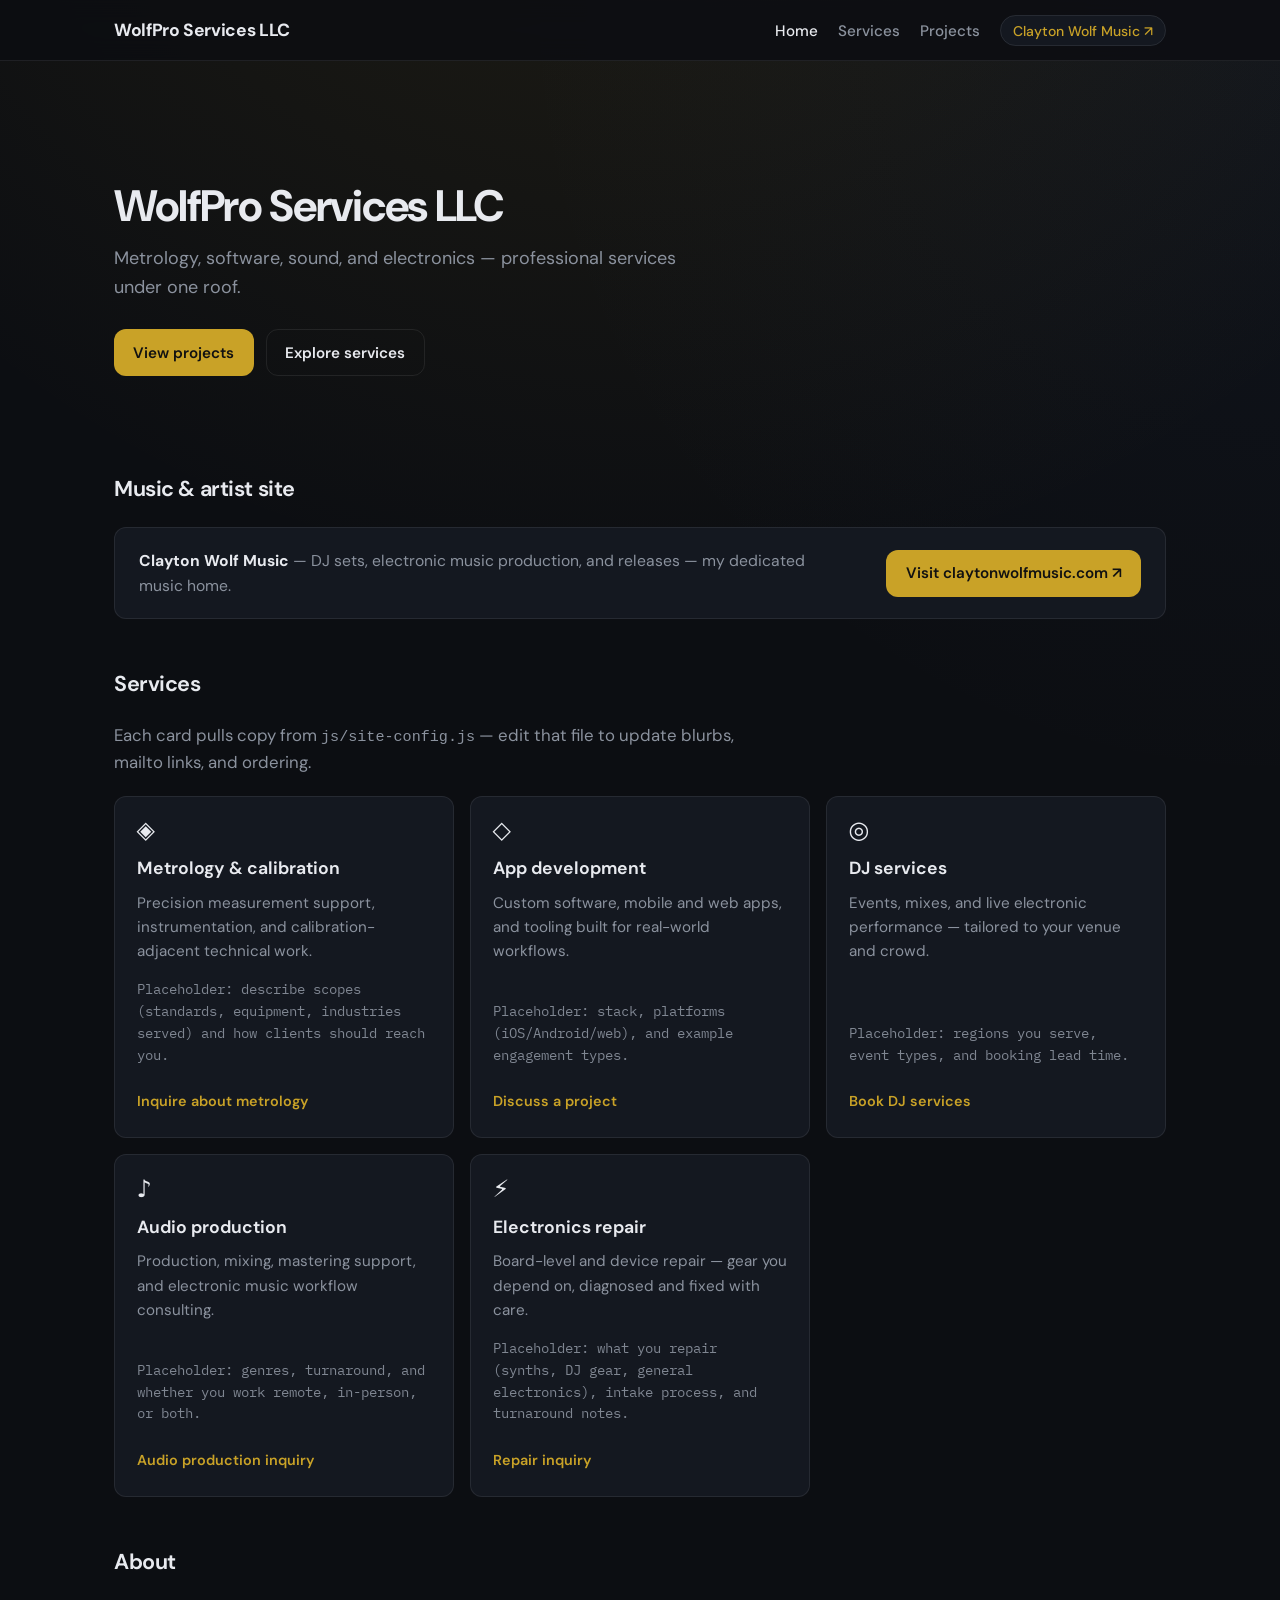
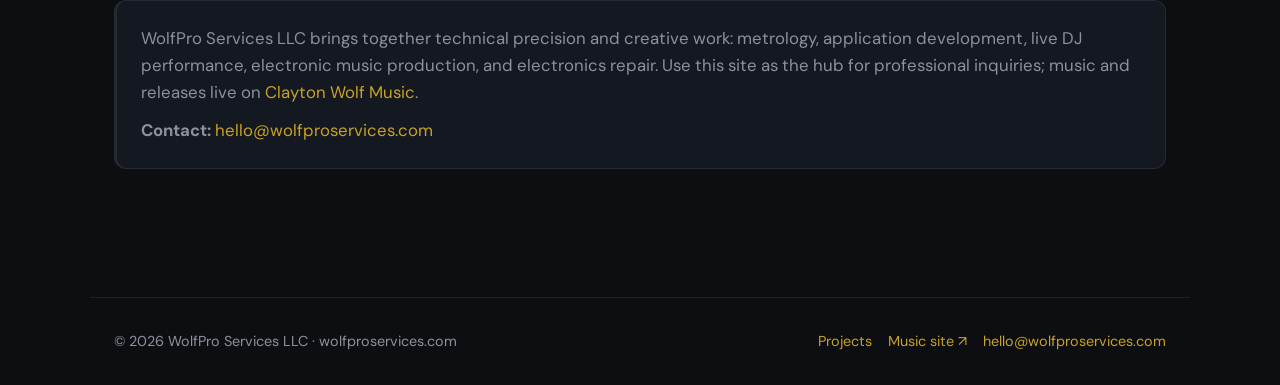
==== index.html @ f228262b "Initial Site" ====
<!DOCTYPE html>
<html lang="en">
  <head>
    <meta charset="utf-8" />
    <meta name="viewport" content="width=device-width, initial-scale=1" />
    <title>WolfPro Services LLC — Professional services</title>
    <meta
      name="description"
      content="WolfPro Services LLC: metrology, app development, DJ services, audio production, electronics repair. Based at wolfproservices.com."
    />
    <link rel="canonical" href="https://wolfproservices.com/" />
    <meta property="og:url" content="https://wolfproservices.com/" />
    <meta property="og:title" content="WolfPro Services LLC" />
    <meta
      property="og:description"
      content="Metrology, software, sound, and electronics — professional services."
    />
    <meta property="og:type" content="website" />
    <link rel="preconnect" href="https://fonts.googleapis.com" />
    <link rel="preconnect" href="https://fonts.gstatic.com" crossorigin />
    <link
      href="https://fonts.googleapis.com/css2?family=DM+Sans:ital,opsz,wght@0,9..40,400;0,9..40,500;0,9..40,600;0,9..40,700;1,9..40,400&family=IBM+Plex+Mono:wght@400;500&display=swap"
      rel="stylesheet"
    />
    <link rel="stylesheet" href="css/styles.css" />
  </head>
  <body>
    <a class="skip-link" href="#main">Skip to content</a>
    <header class="site-header">
      <div class="header-inner">
        <a class="logo" href="index.html" data-site-company>WolfPro Services LLC</a>
        <nav aria-label="Primary">
          <ul>
            <li><a href="index.html" data-nav="home">Home</a></li>
            <li><a href="index.html#services">Services</a></li>
            <li><a href="projects.html" data-nav="projects">Projects</a></li>
            <li>
              <a class="nav-music" href="https://claytonwolfmusic.com" data-music-url target="_blank" rel="noopener noreferrer"
                ><span data-music-label>Clayton Wolf Music</span> ↗</a
              >
            </li>
          </ul>
        </nav>
      </div>
    </header>

    <main id="main">
      <section class="hero">
        <h1 data-hero-title>WolfPro Services LLC</h1>
        <p class="lede" data-hero-lede>
          Metrology, software, sound, and electronics — professional services under one roof.
        </p>
        <div class="hero-actions">
          <a class="btn btn-primary" href="projects.html">View projects</a>
          <a class="btn btn-ghost" href="#services">Explore services</a>
        </div>
      </section>

      <section aria-labelledby="music-heading">
        <h2 id="music-heading">Music &amp; artist site</h2>
        <div class="music-banner">
          <p>
            <strong data-music-label>Clayton Wolf Music</strong> —
            <span data-music-description
              >DJ sets, electronic music production, and releases — my dedicated music home.</span
            >
          </p>
          <a
            class="btn btn-primary"
            href="https://claytonwolfmusic.com"
            data-music-url
            target="_blank"
            rel="noopener noreferrer"
            >Visit claytonwolfmusic.com ↗</a
          >
        </div>
      </section>

      <section id="services" aria-labelledby="services-heading">
        <h2 id="services-heading">Services</h2>
        <p class="lede" style="margin-bottom: 1.25rem; max-width: 40rem; color: var(--muted)">
          Each card pulls copy from <code style="font-size: 0.9em">js/site-config.js</code> — edit that file to
          update blurbs, mailto links, and ordering.
        </p>
        <div id="service-grid" class="service-grid"></div>
      </section>

      <section aria-labelledby="about-heading">
        <h2 id="about-heading">About</h2>
        <div class="about-block">
          <p>
            WolfPro Services LLC brings together technical precision and creative work: metrology, application
            development, live DJ performance, electronic music production, and electronics repair. Use this site as
            the hub for professional inquiries; music and releases live on
            <a href="https://claytonwolfmusic.com" data-music-url target="_blank" rel="noopener noreferrer"
              ><span data-music-label>Clayton Wolf Music</span></a
            >.
          </p>
          <p>
            <strong>Contact:</strong>
            <a href="mailto:hello@wolfproservices.com" data-site-email>hello@wolfproservices.com</a>
            <span data-site-domain style="display: none">wolfproservices.com</span>
          </p>
        </div>
      </section>
    </main>

    <footer class="site-footer">
      <div class="footer-inner">
        <p>
          © <span data-footer-year></span>
          <span data-site-company>WolfPro Services LLC</span> ·
          <span data-site-domain>wolfproservices.com</span>
        </p>
        <div class="footer-links">
          <a href="projects.html">Projects</a>
          <a href="https://claytonwolfmusic.com" data-music-url target="_blank" rel="noopener noreferrer">Music site ↗</a>
          <a href="mailto:hello@wolfproservices.com" data-site-email>Email</a>
        </div>
      </div>
    </footer>

    <script src="js/site-config.js"></script>
    <script src="js/main.js"></script>
    <script>
      document.addEventListener("DOMContentLoaded", function () {
        window.wolfproInit({ currentNav: "home" });
      });
    </script>
  </body>
</html>
---- css/styles.css ----
/* WolfPro Services LLC — global styles */

:root {
  --bg: #0c0e12;
  --bg-elevated: #141820;
  --border: rgba(255, 255, 255, 0.08);
  --text: #e8eaef;
  --muted: #8b929e;
  --accent: #c9a227;
  --accent-soft: rgba(201, 162, 39, 0.15);
  --accent-glow: rgba(201, 162, 39, 0.35);
  --font-sans: "DM Sans", system-ui, sans-serif;
  --font-mono: "IBM Plex Mono", ui-monospace, monospace;
  --radius: 12px;
  --max: 1100px;
}

*,
*::before,
*::after {
  box-sizing: border-box;
}

html {
  scroll-behavior: smooth;
}

body {
  margin: 0;
  min-height: 100vh;
  font-family: var(--font-sans);
  font-size: 1.05rem;
  line-height: 1.6;
  color: var(--text);
  background: var(--bg);
  background-image:
    radial-gradient(ellipse 80% 50% at 50% -20%, rgba(201, 162, 39, 0.12), transparent),
    radial-gradient(ellipse 60% 40% at 100% 0%, rgba(80, 120, 200, 0.06), transparent);
}

a {
  color: var(--accent);
  text-decoration: none;
}

a:hover {
  text-decoration: underline;
  text-underline-offset: 3px;
}

.skip-link {
  position: absolute;
  left: -9999px;
  top: 0;
  padding: 0.75rem 1rem;
  background: var(--accent);
  color: #111;
  font-weight: 600;
  z-index: 100;
}

.skip-link:focus {
  left: 1rem;
  top: 1rem;
}

.site-header {
  position: sticky;
  top: 0;
  z-index: 50;
  border-bottom: 1px solid var(--border);
  background: rgba(12, 14, 18, 0.85);
  backdrop-filter: blur(12px);
}

.header-inner {
  max-width: var(--max);
  margin: 0 auto;
  padding: 1rem 1.5rem;
  display: flex;
  align-items: center;
  justify-content: space-between;
  gap: 1rem;
  flex-wrap: wrap;
}

.logo {
  font-weight: 700;
  font-size: 1.1rem;
  letter-spacing: -0.02em;
  color: var(--text);
  text-decoration: none;
}

.logo:hover {
  color: var(--accent);
  text-decoration: none;
}

.logo span {
  color: var(--muted);
  font-weight: 500;
}

nav ul {
  list-style: none;
  margin: 0;
  padding: 0;
  display: flex;
  flex-wrap: wrap;
  gap: 0.25rem 1.25rem;
  align-items: center;
}

nav a {
  color: var(--muted);
  font-size: 0.95rem;
  font-weight: 500;
}

nav a:hover,
nav a[aria-current="page"] {
  color: var(--text);
  text-decoration: none;
}

.nav-music {
  padding: 0.35rem 0.75rem;
  border-radius: 999px;
  border: 1px solid var(--border);
  background: var(--bg-elevated);
  color: var(--accent) !important;
  font-size: 0.875rem !important;
}

.nav-music:hover {
  border-color: var(--accent);
  background: var(--accent-soft);
  text-decoration: none;
}

main {
  max-width: var(--max);
  margin: 0 auto;
  padding: 2.5rem 1.5rem 4rem;
}

.hero {
  padding: 2rem 0 3rem;
}

.hero h1 {
  margin: 0 0 0.75rem;
  font-size: clamp(2rem, 5vw, 2.75rem);
  font-weight: 700;
  letter-spacing: -0.03em;
  line-height: 1.15;
}

.hero .lede {
  margin: 0;
  max-width: 36rem;
  color: var(--muted);
  font-size: 1.125rem;
}

.hero-actions {
  margin-top: 1.75rem;
  display: flex;
  flex-wrap: wrap;
  gap: 0.75rem;
}

.btn {
  display: inline-flex;
  align-items: center;
  justify-content: center;
  padding: 0.65rem 1.15rem;
  border-radius: var(--radius);
  font-weight: 600;
  font-size: 0.95rem;
  border: 1px solid transparent;
  cursor: pointer;
  font-family: inherit;
}

.btn-primary {
  background: var(--accent);
  color: #111;
}

.btn-primary:hover {
  filter: brightness(1.08);
  text-decoration: none;
  box-shadow: 0 0 24px var(--accent-glow);
}

.btn-ghost {
  background: transparent;
  border-color: var(--border);
  color: var(--text);
}

.btn-ghost:hover {
  border-color: var(--muted);
  text-decoration: none;
}

section {
  margin-top: 3rem;
}

section h2 {
  margin: 0 0 1.25rem;
  font-size: 1.35rem;
  font-weight: 650;
  letter-spacing: -0.02em;
}

.music-banner {
  display: flex;
  flex-wrap: wrap;
  align-items: center;
  justify-content: space-between;
  gap: 1rem;
  padding: 1.25rem 1.5rem;
  border-radius: var(--radius);
  border: 1px solid var(--border);
  background: var(--bg-elevated);
}

.music-banner p {
  margin: 0;
  max-width: 42rem;
  color: var(--muted);
  font-size: 0.98rem;
}

.music-banner strong {
  color: var(--text);
}

.service-grid {
  display: grid;
  grid-template-columns: repeat(auto-fill, minmax(260px, 1fr));
  gap: 1rem;
}

.card {
  padding: 1.35rem 1.35rem 1.5rem;
  border-radius: var(--radius);
  border: 1px solid var(--border);
  background: var(--bg-elevated);
  display: flex;
  flex-direction: column;
  gap: 0.5rem;
  transition: border-color 0.15s ease, box-shadow 0.15s ease;
}

.card:hover {
  border-color: rgba(201, 162, 39, 0.35);
  box-shadow: 0 8px 32px rgba(0, 0, 0, 0.25);
}

.card-icon {
  font-size: 1.5rem;
  line-height: 1;
  margin-bottom: 0.25rem;
}

.card h3 {
  margin: 0;
  font-size: 1.1rem;
  font-weight: 650;
}

.card .summary {
  margin: 0;
  color: var(--muted);
  font-size: 0.95rem;
  flex: 1;
}

.card .detail {
  margin: 0.5rem 0 0;
  font-size: 0.85rem;
  color: var(--muted);
  font-family: var(--font-mono);
  opacity: 0.9;
}

.card .card-cta {
  margin-top: 1rem;
  font-weight: 600;
  font-size: 0.9rem;
}

.about-block {
  padding: 1.5rem;
  border-radius: var(--radius);
  border-left: 3px solid var(--accent);
  background: var(--bg-elevated);
  border: 1px solid var(--border);
  border-left-width: 3px;
}

.about-block p {
  margin: 0;
  color: var(--muted);
}

.about-block p + p {
  margin-top: 0.75rem;
}

.project-grid {
  display: grid;
  gap: 1rem;
}

.project-card {
  padding: 1.35rem 1.5rem;
  border-radius: var(--radius);
  border: 1px solid var(--border);
  background: var(--bg-elevated);
}

.project-card h3 {
  margin: 0 0 0.35rem;
  font-size: 1.15rem;
}

.project-meta {
  display: flex;
  flex-wrap: wrap;
  gap: 0.5rem 0.75rem;
  align-items: center;
  margin-bottom: 0.65rem;
}

.status-pill {
  font-family: var(--font-mono);
  font-size: 0.75rem;
  text-transform: uppercase;
  letter-spacing: 0.04em;
  padding: 0.2rem 0.5rem;
  border-radius: 4px;
  background: var(--accent-soft);
  color: var(--accent);
}

.tags {
  display: flex;
  flex-wrap: wrap;
  gap: 0.35rem;
}

.tags span {
  font-size: 0.75rem;
  color: var(--muted);
  padding: 0.15rem 0.45rem;
  border-radius: 4px;
  border: 1px solid var(--border);
}

.project-card p {
  margin: 0;
  color: var(--muted);
  font-size: 0.95rem;
}

.project-card .project-link {
  display: inline-block;
  margin-top: 0.85rem;
  font-weight: 600;
  font-size: 0.9rem;
}

.site-footer {
  margin-top: 4rem;
  padding: 2rem 1.5rem;
  border-top: 1px solid var(--border);
  max-width: var(--max);
  margin-left: auto;
  margin-right: auto;
}

.footer-inner {
  display: flex;
  flex-wrap: wrap;
  gap: 1rem 2rem;
  justify-content: space-between;
  align-items: flex-start;
}

.site-footer p {
  margin: 0;
  color: var(--muted);
  font-size: 0.9rem;
}

.footer-links {
  display: flex;
  flex-wrap: wrap;
  gap: 1rem;
}

.footer-links a {
  font-size: 0.9rem;
}

.page-intro {
  margin-bottom: 2rem;
}

.page-intro h1 {
  margin: 0 0 0.5rem;
  font-size: clamp(1.75rem, 4vw, 2.25rem);
}

.page-intro p {
  margin: 0;
  color: var(--muted);
  max-width: 40rem;
}

@media (max-width: 520px) {
  .header-inner {
    flex-direction: column;
    align-items: flex-start;
  }

  nav ul {
    width: 100%;
  }
}
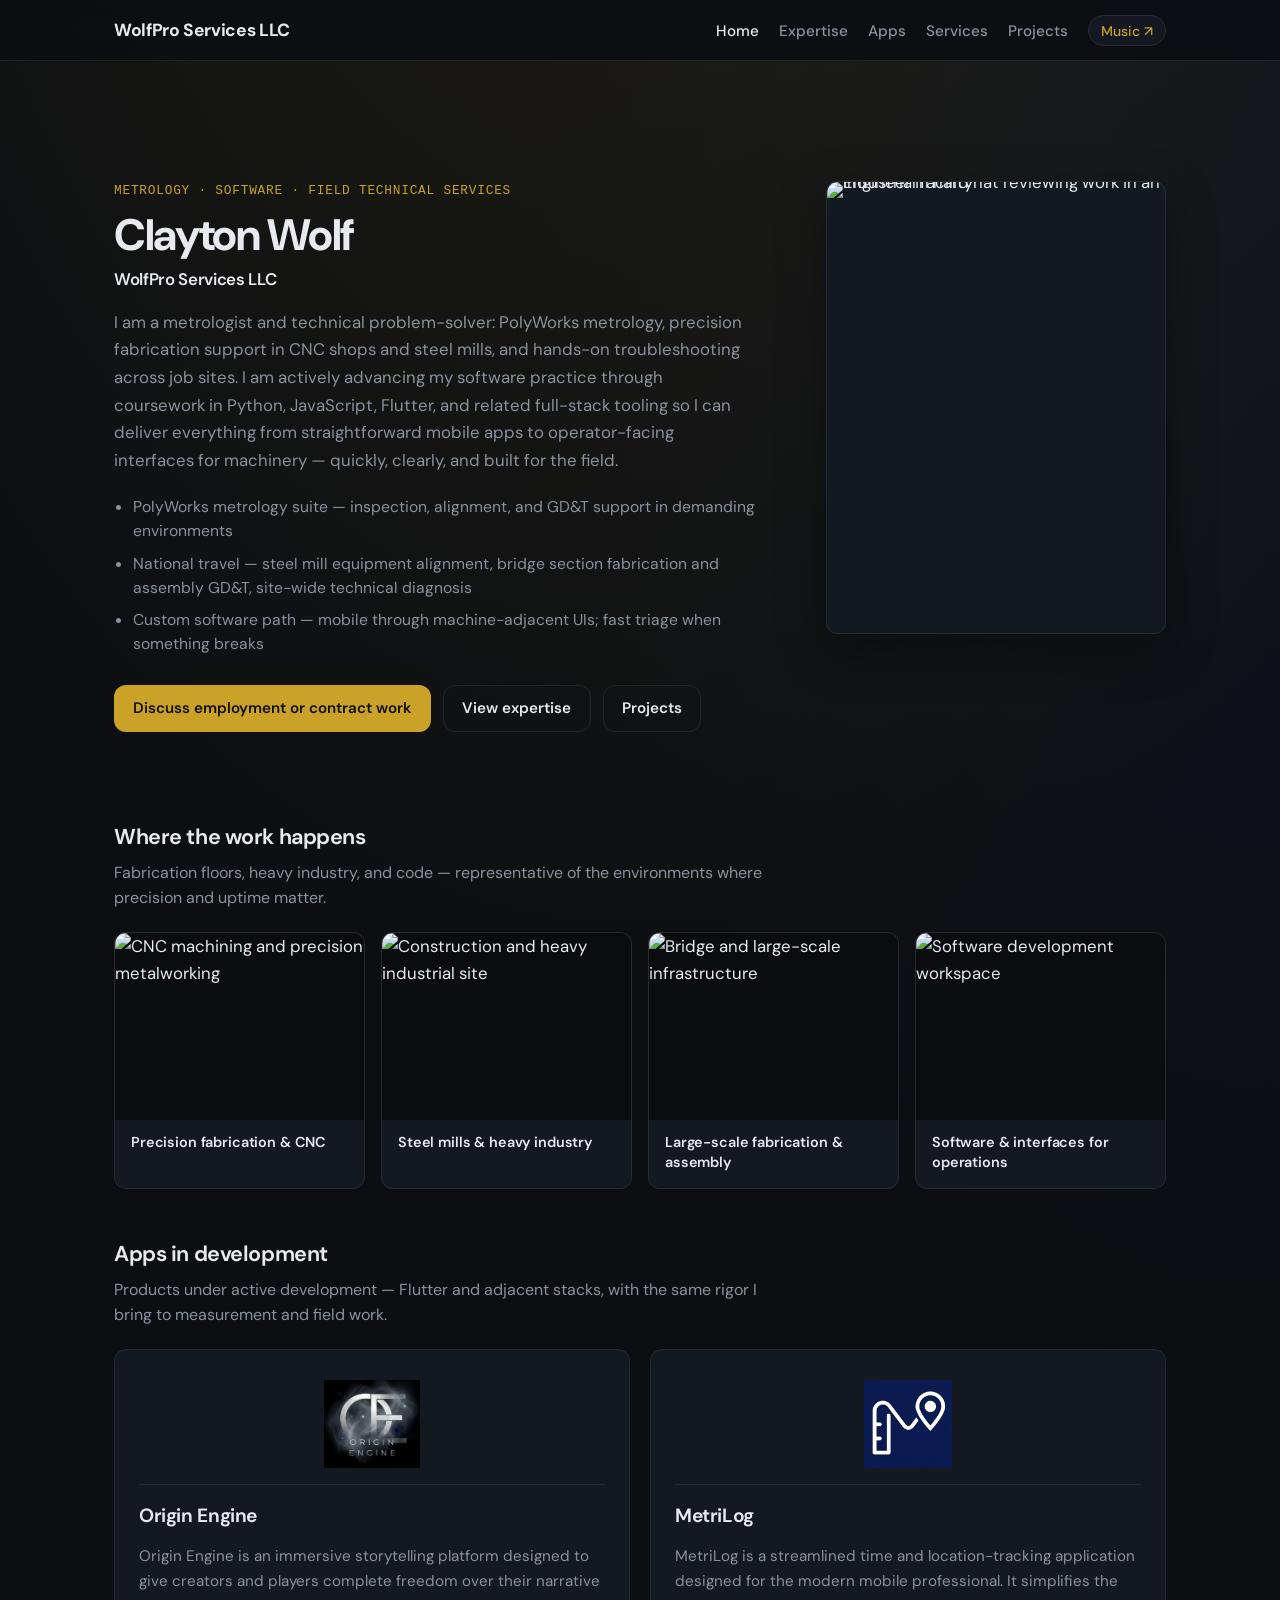
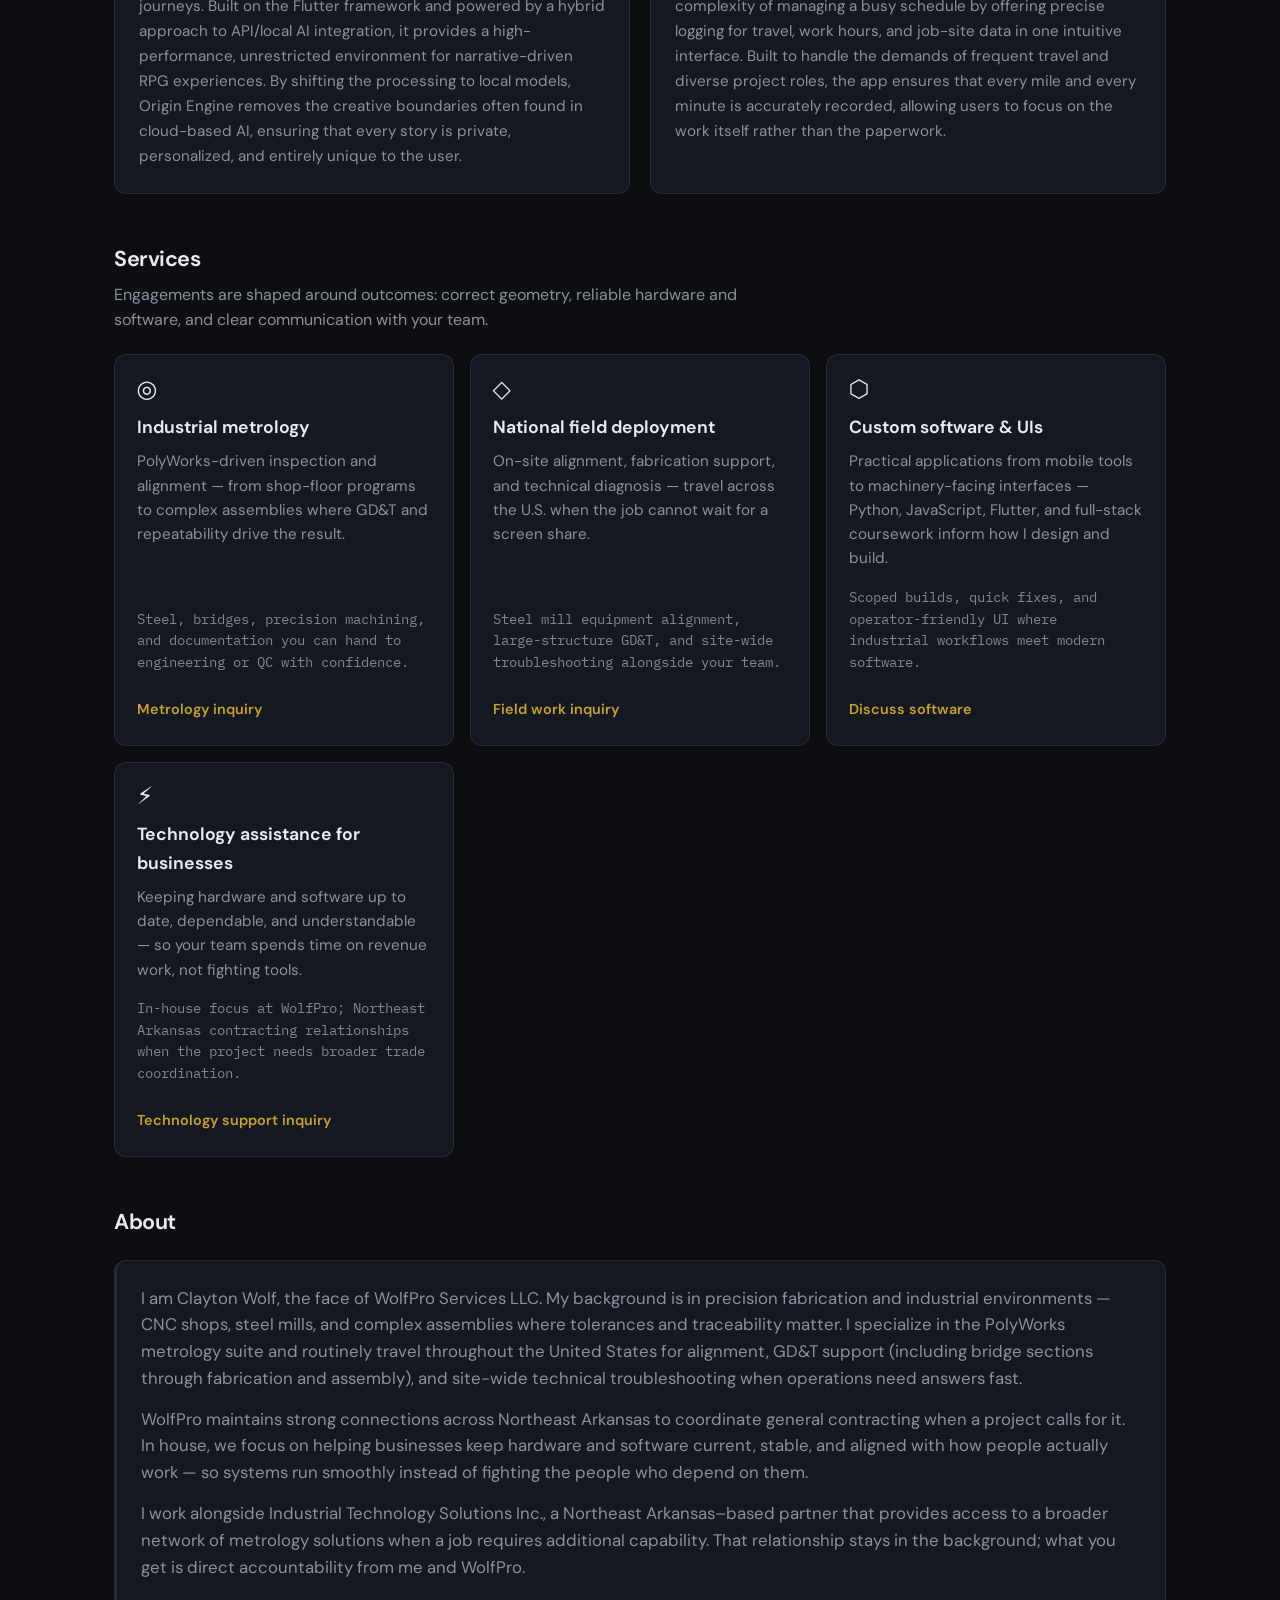
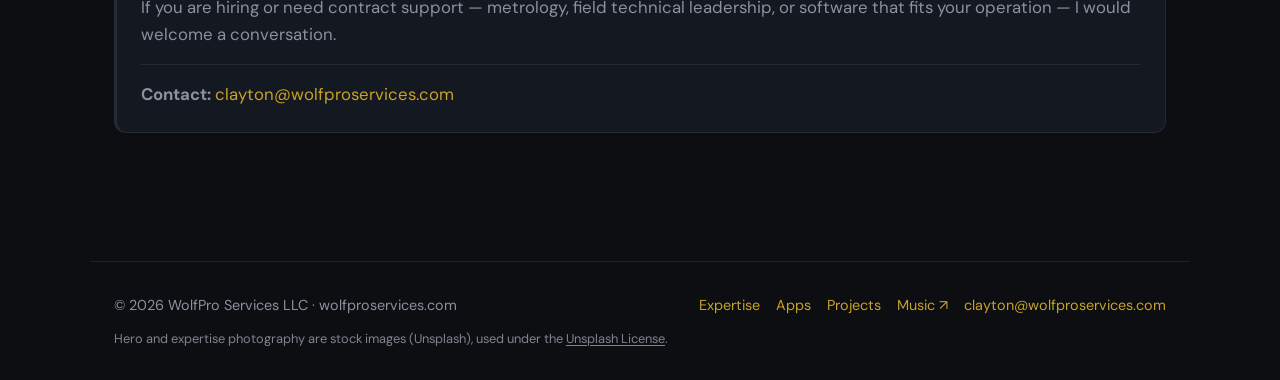
==== commit 1a322080: "Refine landing page for professional profile and add assets - Center hero on Clayton Wolf: metrology" ====
--- a/index.html
+++ b/index.html
@@ -3,17 +3,17 @@
   <head>
     <meta charset="utf-8" />
     <meta name="viewport" content="width=device-width, initial-scale=1" />
-    <title>WolfPro Services LLC — Professional services</title>
+    <title>Clayton Wolf — Metrology, field technical services &amp; software | WolfPro Services LLC</title>
     <meta
       name="description"
-      content="WolfPro Services LLC: metrology, app development, DJ services, audio production, electronics repair. Based at wolfproservices.com."
+      content="Clayton Wolf, WolfPro Services LLC — industrial metrology with PolyWorks, nationwide field work in steel and heavy fabrication, and custom software from mobile apps to machinery interfaces. Northeast Arkansas."
     />
     <link rel="canonical" href="https://wolfproservices.com/" />
     <meta property="og:url" content="https://wolfproservices.com/" />
-    <meta property="og:title" content="WolfPro Services LLC" />
+    <meta property="og:title" content="Clayton Wolf — WolfPro Services LLC" />
     <meta
       property="og:description"
-      content="Metrology, software, sound, and electronics — professional services."
+      content="Metrologist and developer: PolyWorks metrology, national field deployment, precision fabrication support, and practical software for operations."
     />
     <meta property="og:type" content="website" />
     <link rel="preconnect" href="https://fonts.googleapis.com" />
@@ -32,11 +32,13 @@
         <nav aria-label="Primary">
           <ul>
             <li><a href="index.html" data-nav="home">Home</a></li>
+            <li><a href="index.html#expertise">Expertise</a></li>
+            <li><a href="index.html#apps">Apps</a></li>
             <li><a href="index.html#services">Services</a></li>
             <li><a href="projects.html" data-nav="projects">Projects</a></li>
             <li>
               <a class="nav-music" href="https://claytonwolfmusic.com" data-music-url target="_blank" rel="noopener noreferrer"
-                ><span data-music-label>Clayton Wolf Music</span> ↗</a
+                ><span data-music-label>Music</span> ↗</a
               >
             </li>
           </ul>
@@ -45,60 +47,61 @@
     </header>
 
     <main id="main">
-      <section class="hero">
-        <h1 data-hero-title>WolfPro Services LLC</h1>
-        <p class="lede" data-hero-lede>
-          Metrology, software, sound, and electronics — professional services under one roof.
-        </p>
-        <div class="hero-actions">
-          <a class="btn btn-primary" href="projects.html">View projects</a>
-          <a class="btn btn-ghost" href="#services">Explore services</a>
+      <section class="hero hero--profile" aria-labelledby="hero-heading">
+        <div class="hero-grid">
+          <div class="hero-copy">
+            <p class="hero-kicker">Metrology · Software · Field technical services</p>
+            <h1 id="hero-heading" data-hero-title>Clayton Wolf</h1>
+            <p class="hero-company" data-site-company>WolfPro Services LLC</p>
+            <p class="lede" data-hero-lede></p>
+            <ul class="hero-highlights" data-hero-highlights aria-label="Professional highlights"></ul>
+            <div class="hero-actions">
+              <a class="btn btn-primary" href="#" data-site-email-inquiry>Discuss employment or contract work</a>
+              <a class="btn btn-ghost" href="#expertise">View expertise</a>
+              <a class="btn btn-ghost" href="projects.html">Projects</a>
+            </div>
+          </div>
+          <div class="hero-visual" data-hero-visual></div>
         </div>
       </section>
 
-      <section aria-labelledby="music-heading">
-        <h2 id="music-heading">Music &amp; artist site</h2>
-        <div class="music-banner">
-          <p>
-            <strong data-music-label>Clayton Wolf Music</strong> —
-            <span data-music-description
-              >DJ sets, electronic music production, and releases — my dedicated music home.</span
-            >
+      <section id="expertise" aria-labelledby="expertise-heading">
+        <div class="section-head">
+          <h2 id="expertise-heading">Where the work happens</h2>
+          <p class="section-sub" data-expertise-intro>
+            Precision environments and practical software — the same judgment applied on the shop floor and in code.
           </p>
-          <a
-            class="btn btn-primary"
-            href="https://claytonwolfmusic.com"
-            data-music-url
-            target="_blank"
-            rel="noopener noreferrer"
-            >Visit claytonwolfmusic.com ↗</a
-          >
         </div>
+        <div id="capability-strip" class="capability-strip"></div>
+      </section>
+
+      <section id="apps" aria-labelledby="apps-heading">
+        <div class="section-head">
+          <h2 id="apps-heading">Apps in development</h2>
+          <p class="section-sub" data-apps-intro>
+            Flagship builds from WolfPro — narrative tooling and field-ready logging, developed with modern stacks including Flutter.
+          </p>
+        </div>
+        <div id="featured-app-grid" class="featured-app-grid"></div>
       </section>
 
       <section id="services" aria-labelledby="services-heading">
-        <h2 id="services-heading">Services</h2>
-        <p class="lede" style="margin-bottom: 1.25rem; max-width: 40rem; color: var(--muted)">
-          Each card pulls copy from <code style="font-size: 0.9em">js/site-config.js</code> — edit that file to
-          update blurbs, mailto links, and ordering.
-        </p>
+        <div class="section-head">
+          <h2 id="services-heading">Services</h2>
+          <p class="section-sub" data-services-intro>
+            Metrology, national field deployment, technology support, and custom software — scoped for real operations.
+          </p>
+        </div>
         <div id="service-grid" class="service-grid"></div>
       </section>
 
       <section aria-labelledby="about-heading">
         <h2 id="about-heading">About</h2>
         <div class="about-block">
-          <p>
-            WolfPro Services LLC brings together technical precision and creative work: metrology, application
-            development, live DJ performance, electronic music production, and electronics repair. Use this site as
-            the hub for professional inquiries; music and releases live on
-            <a href="https://claytonwolfmusic.com" data-music-url target="_blank" rel="noopener noreferrer"
-              ><span data-music-label>Clayton Wolf Music</span></a
-            >.
-          </p>
-          <p>
+          <div class="about-bio" data-about-bio></div>
+          <p class="about-contact">
             <strong>Contact:</strong>
-            <a href="mailto:hello@wolfproservices.com" data-site-email>hello@wolfproservices.com</a>
+            <a href="mailto:clayton@wolfproservices.com" data-site-email>clayton@wolfproservices.com</a>
             <span data-site-domain style="display: none">wolfproservices.com</span>
           </p>
         </div>
@@ -107,16 +110,24 @@
 
     <footer class="site-footer">
       <div class="footer-inner">
-        <p>
-          © <span data-footer-year></span>
-          <span data-site-company>WolfPro Services LLC</span> ·
-          <span data-site-domain>wolfproservices.com</span>
+        <div class="footer-row">
+          <p class="footer-copy">
+            © <span data-footer-year></span>
+            <span data-site-company>WolfPro Services LLC</span> ·
+            <span data-site-domain>wolfproservices.com</span>
+          </p>
+          <div class="footer-links">
+            <a href="index.html#expertise">Expertise</a>
+            <a href="index.html#apps">Apps</a>
+            <a href="projects.html">Projects</a>
+            <a href="https://claytonwolfmusic.com" data-music-url target="_blank" rel="noopener noreferrer"><span data-music-label>Music</span> ↗</a>
+            <a href="mailto:clayton@wolfproservices.com" data-site-email>Email</a>
+          </div>
+        </div>
+        <p class="footer-photo-credit" data-photo-credit hidden>
+          Hero and expertise photography are stock images (Unsplash), used under the
+          <a href="https://unsplash.com/license" target="_blank" rel="noopener noreferrer">Unsplash License</a>.
         </p>
-        <div class="footer-links">
-          <a href="projects.html">Projects</a>
-          <a href="https://claytonwolfmusic.com" data-music-url target="_blank" rel="noopener noreferrer">Music site ↗</a>
-          <a href="mailto:hello@wolfproservices.com" data-site-email>Email</a>
-        </div>
       </div>
     </footer>
 
--- a/css/styles.css
+++ b/css/styles.css
@@ -149,19 +149,134 @@
   padding: 2rem 0 3rem;
 }
 
+.hero--profile {
+  padding-bottom: 2.5rem;
+}
+
+.hero-grid {
+  display: grid;
+  grid-template-columns: minmax(0, 1fr) minmax(240px, 340px);
+  gap: 2rem 2.5rem;
+  align-items: start;
+}
+
+.hero-copy {
+  min-width: 0;
+}
+
+.hero-kicker {
+  margin: 0 0 0.5rem;
+  font-family: var(--font-mono);
+  font-size: 0.8rem;
+  font-weight: 500;
+  letter-spacing: 0.06em;
+  text-transform: uppercase;
+  color: var(--accent);
+}
+
 .hero h1 {
-  margin: 0 0 0.75rem;
+  margin: 0 0 0.35rem;
   font-size: clamp(2rem, 5vw, 2.75rem);
   font-weight: 700;
   letter-spacing: -0.03em;
   line-height: 1.15;
 }
 
+.hero-company {
+  margin: 0 0 1rem;
+  font-size: 1.05rem;
+  font-weight: 600;
+  color: var(--text);
+  letter-spacing: -0.02em;
+}
+
 .hero .lede {
   margin: 0;
-  max-width: 36rem;
-  color: var(--muted);
-  font-size: 1.125rem;
+  max-width: 40rem;
+  color: var(--muted);
+  font-size: 1.05rem;
+  line-height: 1.65;
+}
+
+.hero-highlights {
+  margin: 1.25rem 0 0;
+  padding: 0 0 0 1.2rem;
+  max-width: 42rem;
+  color: var(--muted);
+  font-size: 0.98rem;
+  line-height: 1.55;
+}
+
+.hero-highlights li + li {
+  margin-top: 0.5rem;
+}
+
+.hero-visual {
+  position: relative;
+  border-radius: var(--radius);
+  overflow: hidden;
+  border: 1px solid var(--border);
+  background: var(--bg-elevated);
+  box-shadow: 0 16px 48px rgba(0, 0, 0, 0.35);
+}
+
+.hero-photo-frame {
+  margin: 0;
+  line-height: 0;
+}
+
+.hero-photo-frame img {
+  width: 100%;
+  height: auto;
+  aspect-ratio: 3 / 4;
+  object-fit: cover;
+  object-position: center;
+  display: block;
+}
+
+.capability-strip {
+  display: grid;
+  grid-template-columns: repeat(auto-fit, minmax(min(100%, 220px), 1fr));
+  gap: 1rem;
+}
+
+.capability-card {
+  margin: 0;
+  border-radius: var(--radius);
+  border: 1px solid var(--border);
+  background: var(--bg-elevated);
+  overflow: hidden;
+  transition: border-color 0.15s ease, box-shadow 0.15s ease;
+}
+
+.capability-card:hover {
+  border-color: rgba(201, 162, 39, 0.3);
+  box-shadow: 0 8px 28px rgba(0, 0, 0, 0.22);
+}
+
+.capability-card-visual {
+  position: relative;
+  overflow: hidden;
+  aspect-ratio: 4 / 3;
+  background: #0a0c10;
+}
+
+.capability-card-visual img {
+  width: 100%;
+  height: 100%;
+  object-fit: cover;
+  object-position: center;
+  display: block;
+}
+
+.capability-card-label {
+  margin: 0;
+  padding: 0.85rem 1rem 1rem;
+  font-size: 0.9rem;
+  font-weight: 600;
+  color: var(--text);
+  letter-spacing: -0.01em;
+  line-height: 1.35;
 }
 
 .hero-actions {
@@ -217,27 +332,211 @@
   letter-spacing: -0.02em;
 }
 
-.music-banner {
-  display: flex;
-  flex-wrap: wrap;
-  align-items: center;
-  justify-content: space-between;
-  gap: 1rem;
-  padding: 1.25rem 1.5rem;
+.section-head {
+  margin-bottom: 1.35rem;
+}
+
+.section-head h2 {
+  margin: 0 0 0.4rem;
+}
+
+.section-sub {
+  margin: 0;
+  max-width: 42rem;
+  color: var(--muted);
+  font-size: 1rem;
+  line-height: 1.55;
+}
+
+.featured-app-grid {
+  display: grid;
+  grid-template-columns: repeat(auto-fit, minmax(min(100%, 300px), 1fr));
+  gap: 1.25rem;
+}
+
+.app-card {
+  padding: 1.35rem 1.5rem 1.5rem;
   border-radius: var(--radius);
   border: 1px solid var(--border);
   background: var(--bg-elevated);
-}
-
-.music-banner p {
-  margin: 0;
-  max-width: 42rem;
-  color: var(--muted);
-  font-size: 0.98rem;
-}
-
-.music-banner strong {
-  color: var(--text);
+  display: flex;
+  flex-direction: column;
+  gap: 0.75rem;
+  transition: border-color 0.15s ease, box-shadow 0.15s ease;
+}
+
+.app-card:hover {
+  border-color: rgba(201, 162, 39, 0.35);
+  box-shadow: 0 8px 32px rgba(0, 0, 0, 0.25);
+}
+
+.app-card-logo-wrap {
+  display: flex;
+  align-items: center;
+  justify-content: center;
+  min-height: 6.5rem;
+  padding: 0.5rem 0 1rem;
+  margin: 0 0 0.25rem;
+  border-bottom: 1px solid var(--border);
+}
+
+.app-card-logo {
+  max-width: 100%;
+  max-height: 5.5rem;
+  width: auto;
+  height: auto;
+  object-fit: contain;
+}
+
+.app-card h3 {
+  margin: 0;
+  font-size: 1.2rem;
+  font-weight: 650;
+  letter-spacing: -0.02em;
+}
+
+.app-card-desc {
+  margin: 0;
+  color: var(--muted);
+  font-size: 0.95rem;
+  line-height: 1.65;
+  flex: 1;
+}
+
+.app-card-link {
+  font-weight: 600;
+  font-size: 0.9rem;
+  margin-top: 0.15rem;
+}
+
+/* Clayton Wolf Music — dark panel + portrait; white wordmark reads on near-black */
+.music-spotlight {
+  border-radius: var(--radius);
+  border: 1px solid rgba(255, 255, 255, 0.1);
+  background: #060608;
+  overflow: hidden;
+}
+
+.music-spotlight--split {
+  box-shadow: 0 12px 48px rgba(0, 0, 0, 0.4);
+}
+
+.music-spotlight-inner {
+  display: grid;
+  align-items: stretch;
+  padding: 0;
+  gap: 0;
+}
+
+.music-spotlight--split .music-spotlight-inner {
+  grid-template-columns: minmax(0, 38%) 1fr;
+  min-height: 280px;
+}
+
+.music-spotlight-visual {
+  position: relative;
+  overflow: hidden;
+  background: #000;
+  min-height: 260px;
+}
+
+.music-spotlight-photo {
+  width: 100%;
+  height: 100%;
+  min-height: 280px;
+  max-height: 520px;
+  object-fit: cover;
+  object-position: center 15%;
+  display: block;
+}
+
+.music-spotlight-copy {
+  padding: 1.65rem 1.85rem;
+  display: flex;
+  flex-direction: column;
+  justify-content: center;
+  background: linear-gradient(155deg, #07070a 0%, #0e0e14 55%, #0a0a0f 100%);
+}
+
+.music-spotlight-logo-wrap {
+  display: flex;
+  align-items: center;
+  justify-content: flex-start;
+  margin-bottom: 1rem;
+  padding-bottom: 1rem;
+  border-bottom: 1px solid rgba(255, 255, 255, 0.08);
+}
+
+.music-spotlight-logo {
+  max-width: min(100%, 340px);
+  max-height: 4.75rem;
+  width: auto;
+  height: auto;
+  object-fit: contain;
+}
+
+.music-spotlight-lede {
+  margin: 0 0 1.1rem;
+  color: rgba(220, 224, 232, 0.9);
+  font-size: 1rem;
+  line-height: 1.65;
+}
+
+.music-spotlight-cta {
+  display: inline-flex;
+  align-self: flex-start;
+}
+
+/* Logo + copy only (no portrait) */
+.music-spotlight--compact {
+  background: var(--bg-elevated);
+  border-color: var(--border);
+}
+
+.music-spotlight--compact .music-spotlight-inner {
+  display: block;
+  padding: 1.5rem 1.65rem;
+}
+
+.music-spotlight--compact .music-spotlight-copy {
+  background: transparent;
+  padding: 0;
+}
+
+.music-spotlight--compact .music-spotlight-lede {
+  color: var(--muted);
+}
+
+@media (max-width: 700px) {
+  .music-spotlight--split .music-spotlight-inner {
+    grid-template-columns: 1fr;
+  }
+
+  .music-spotlight-visual {
+    min-height: 220px;
+    max-height: 42vh;
+  }
+
+  .music-spotlight-photo {
+    min-height: 200px;
+    max-height: 42vh;
+    object-position: center 20%;
+  }
+
+  .music-spotlight-copy {
+    padding: 1.35rem 1.35rem 1.5rem;
+    text-align: center;
+  }
+
+  .music-spotlight-logo-wrap {
+    justify-content: center;
+  }
+
+  .music-spotlight-cta {
+    align-self: center;
+    width: 100%;
+    justify-content: center;
+  }
 }
 
 .service-grid {
@@ -304,13 +603,20 @@
   border-left-width: 3px;
 }
 
-.about-block p {
-  margin: 0;
-  color: var(--muted);
-}
-
-.about-block p + p {
-  margin-top: 0.75rem;
+.about-bio p {
+  margin: 0;
+  color: var(--muted);
+}
+
+.about-bio p + p {
+  margin-top: 0.85rem;
+}
+
+.about-contact {
+  margin: 1rem 0 0;
+  padding-top: 1rem;
+  border-top: 1px solid var(--border);
+  color: var(--muted);
 }
 
 .project-grid {
@@ -387,14 +693,42 @@
 
 .footer-inner {
   display: flex;
+  flex-direction: column;
+  gap: 0.75rem;
+}
+
+.footer-row {
+  display: flex;
   flex-wrap: wrap;
   gap: 1rem 2rem;
   justify-content: space-between;
   align-items: flex-start;
 }
 
-.site-footer p {
-  margin: 0;
+.footer-copy {
+  margin: 0;
+}
+
+.footer-photo-credit {
+  margin: 0;
+  max-width: 42rem;
+  font-size: 0.8rem;
+  color: var(--muted);
+  line-height: 1.5;
+  opacity: 0.9;
+}
+
+.footer-photo-credit a {
+  color: var(--muted);
+  text-decoration: underline;
+  text-underline-offset: 2px;
+}
+
+.footer-photo-credit a:hover {
+  color: var(--accent);
+}
+
+.site-footer .footer-copy {
   color: var(--muted);
   font-size: 0.9rem;
 }
@@ -434,3 +768,14 @@
     width: 100%;
   }
 }
+
+@media (max-width: 820px) {
+  .hero-grid {
+    grid-template-columns: 1fr;
+  }
+
+  .hero-visual {
+    max-width: 420px;
+    margin: 0 auto;
+  }
+}
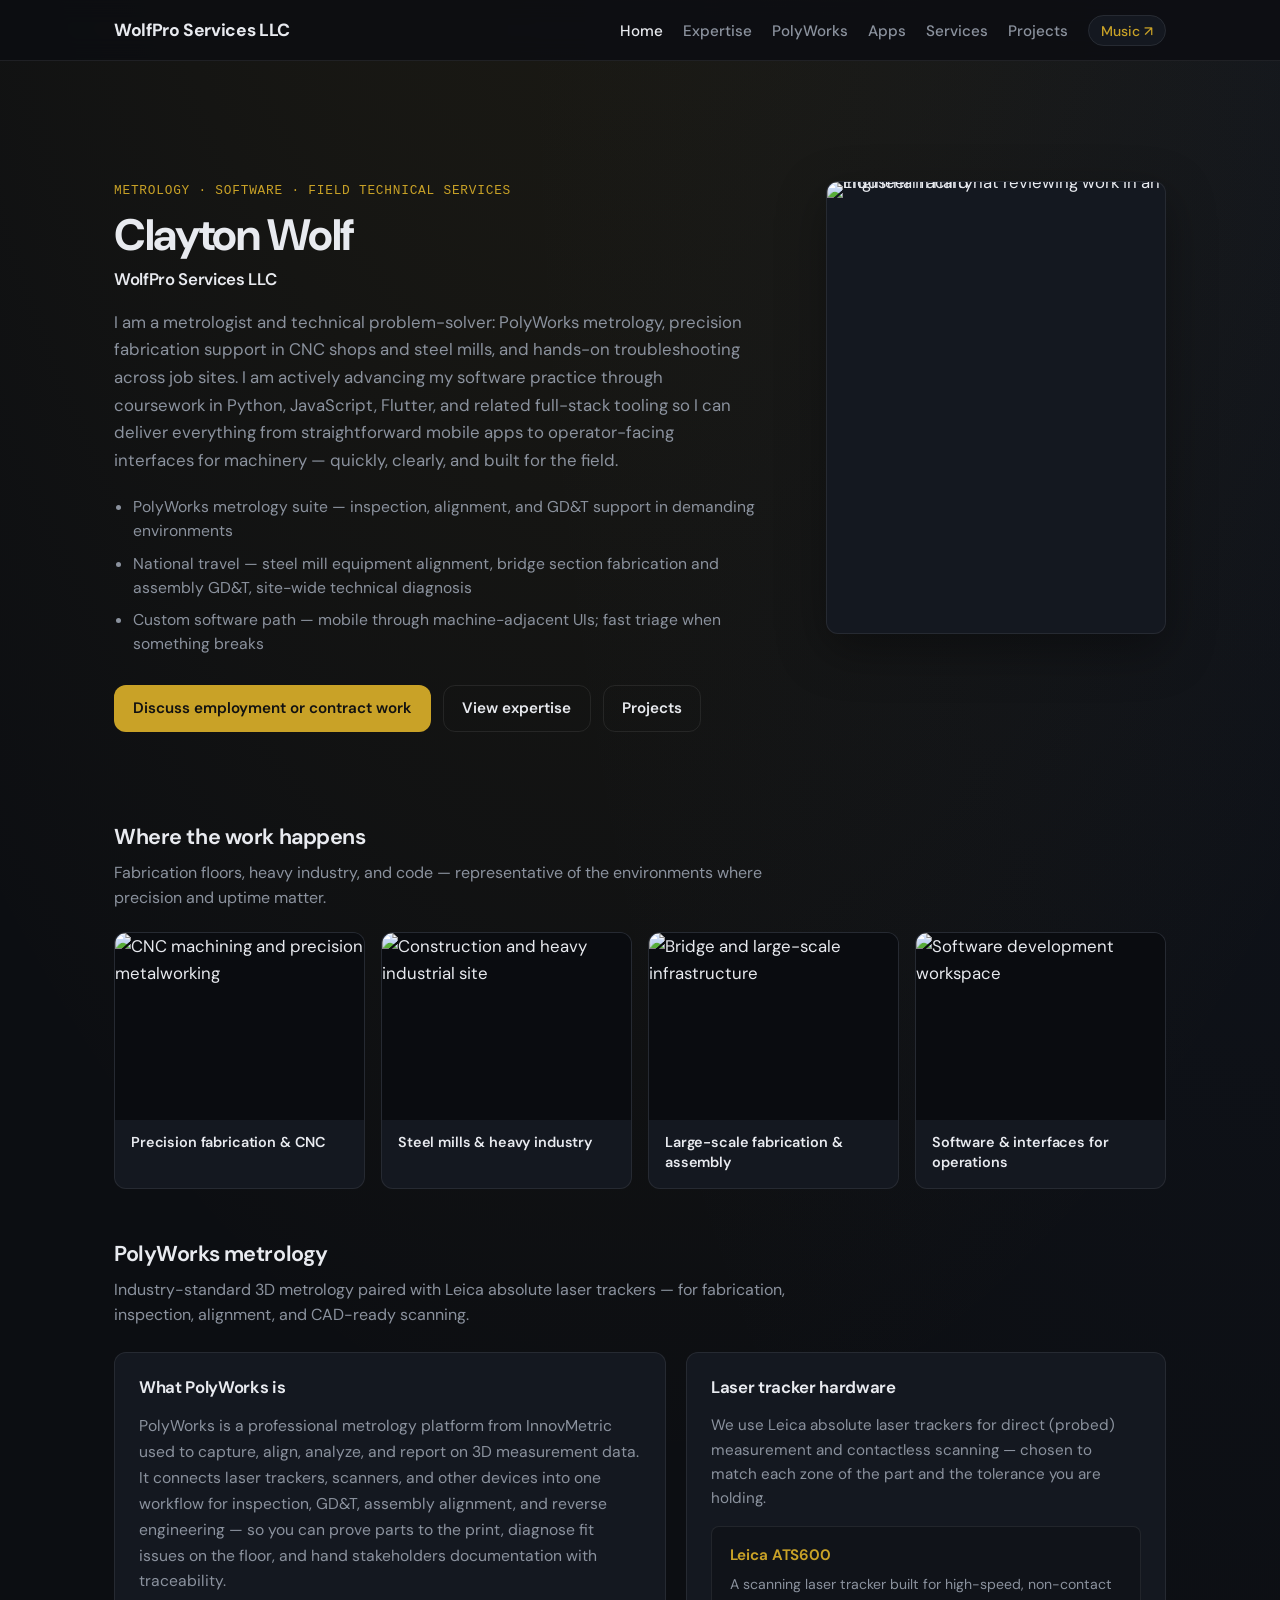
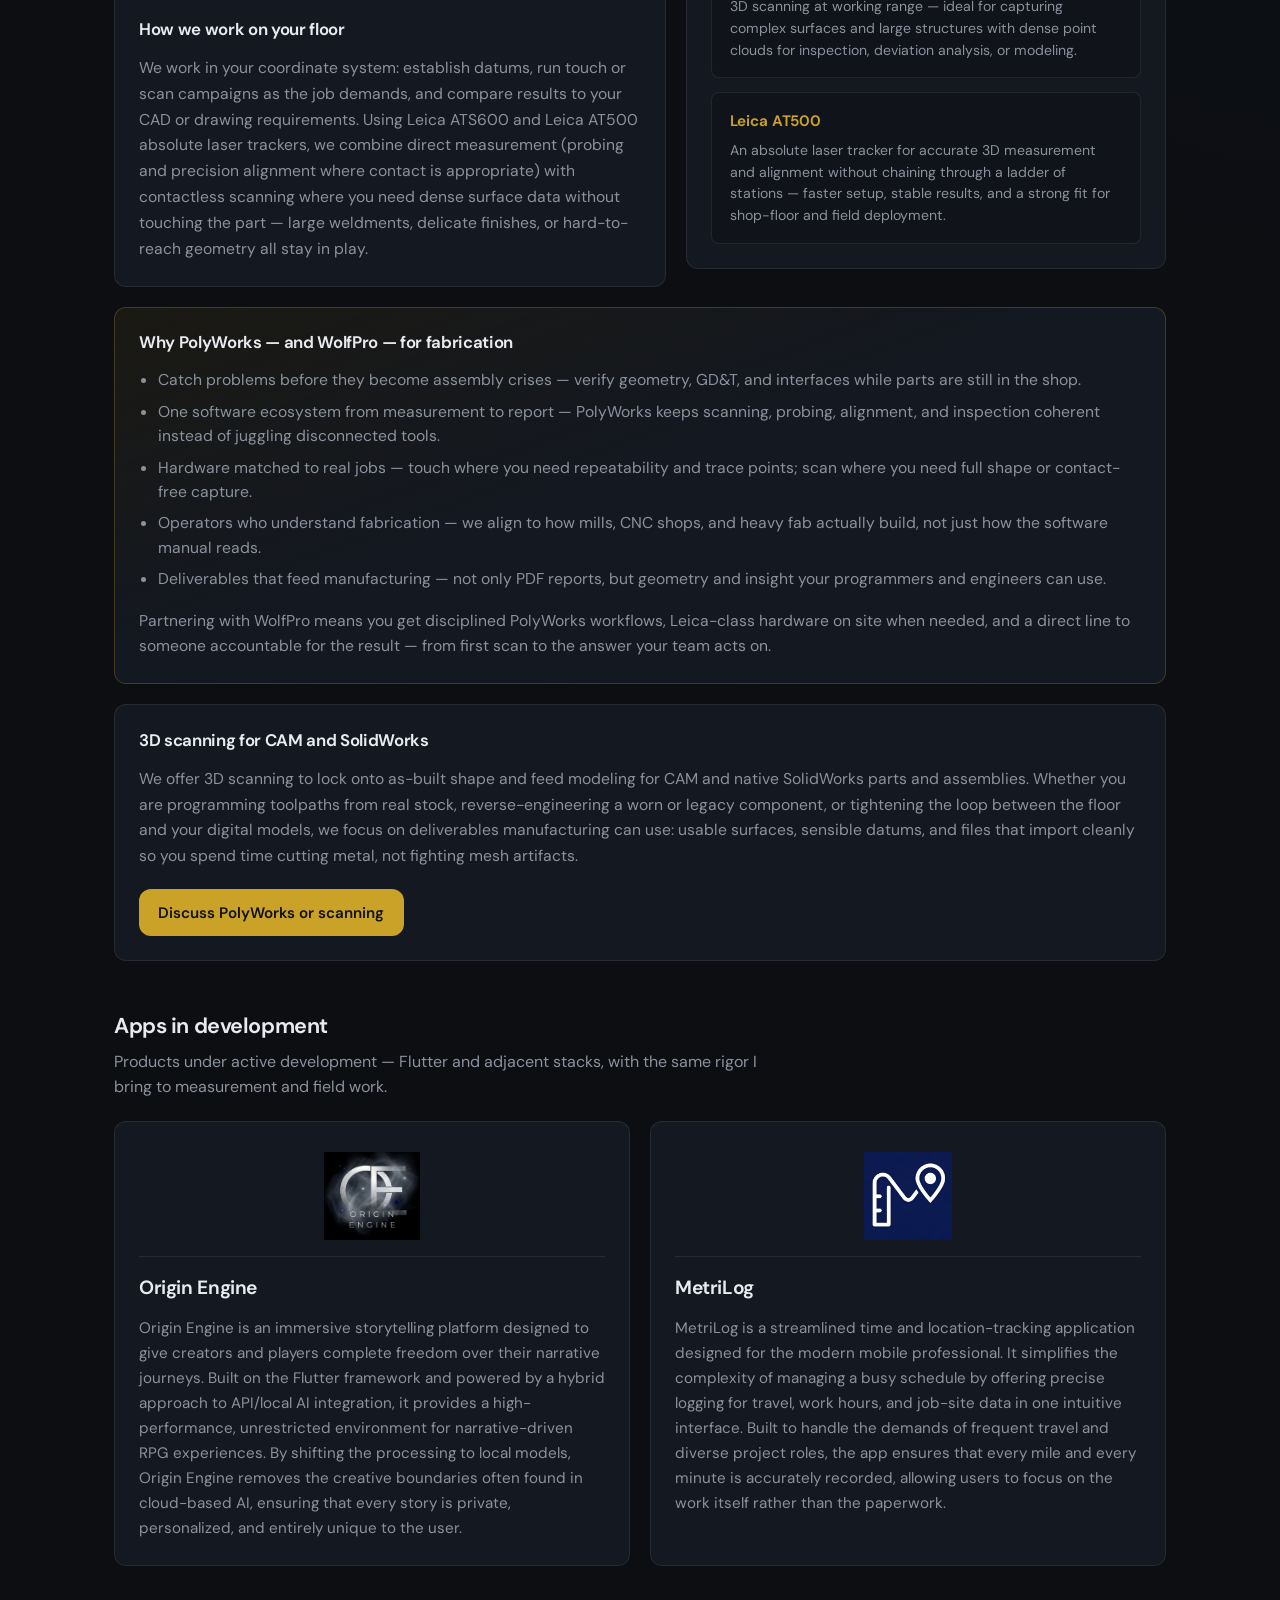
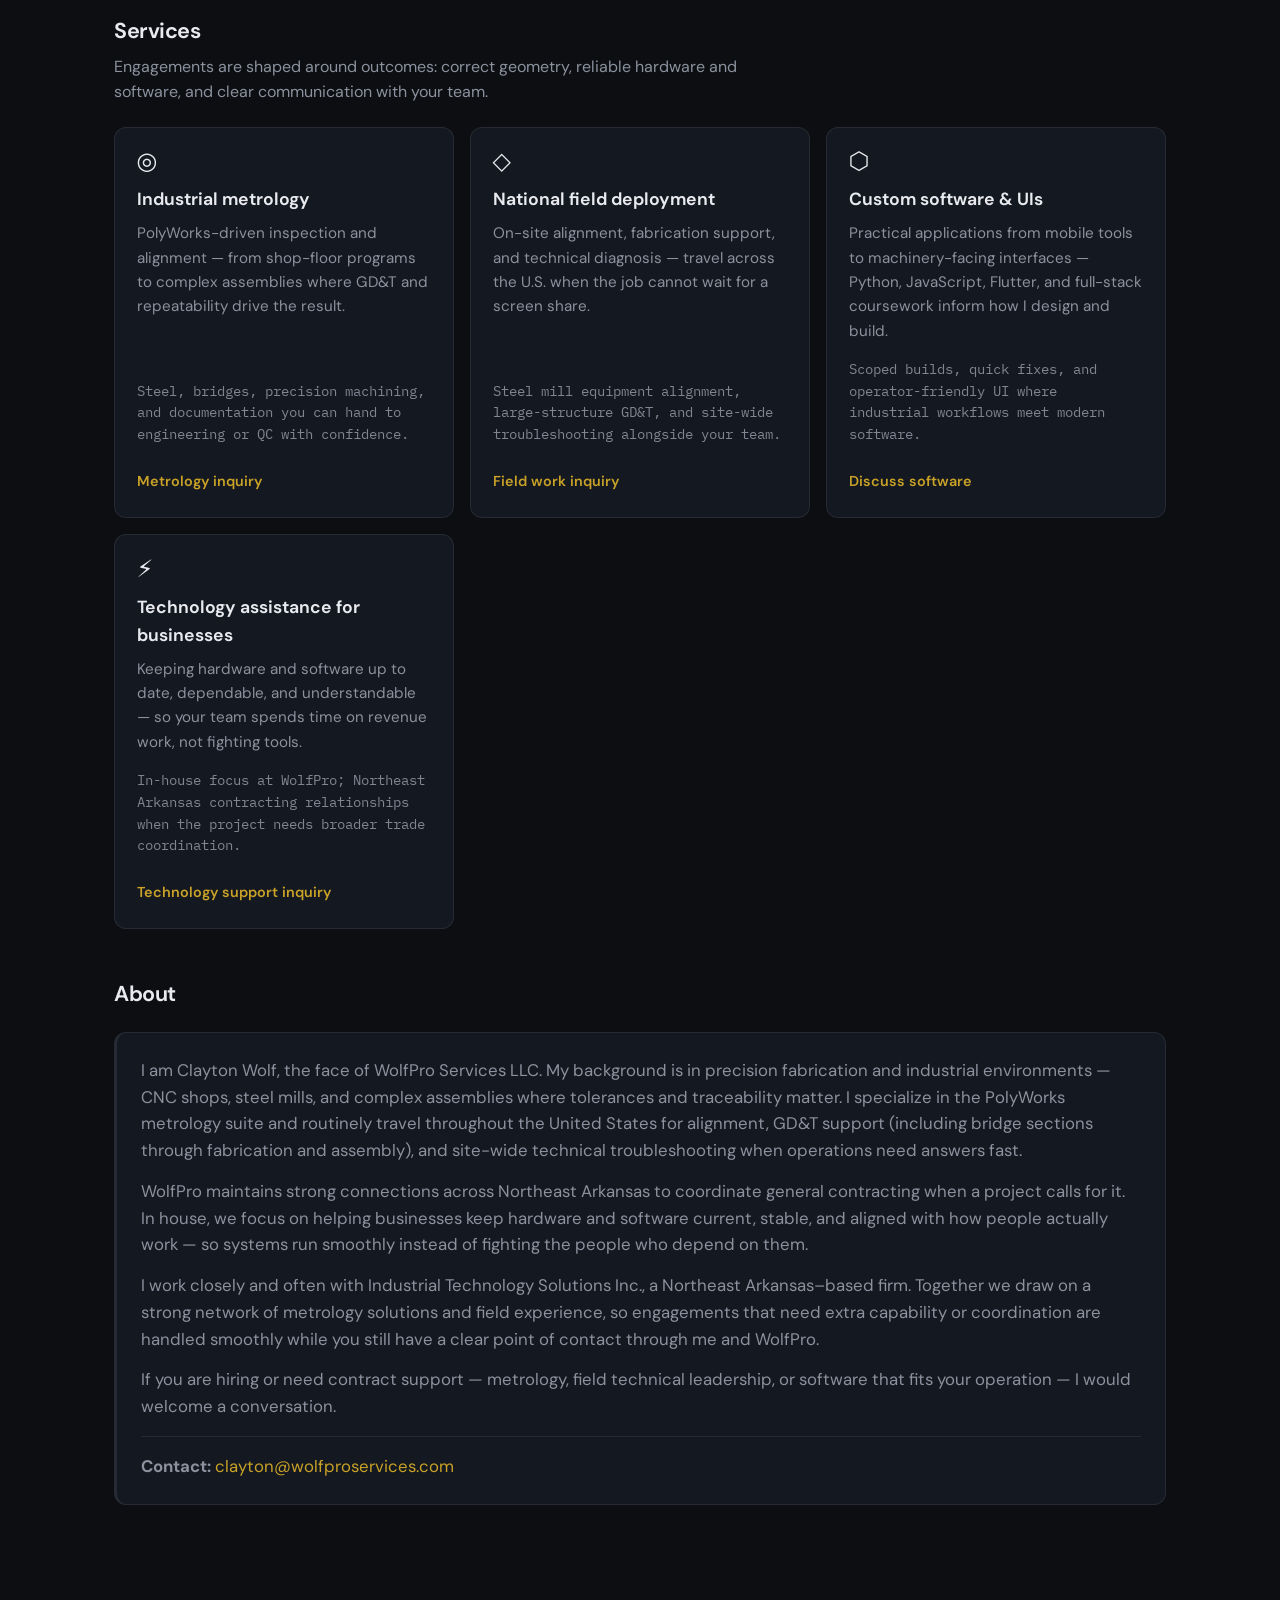
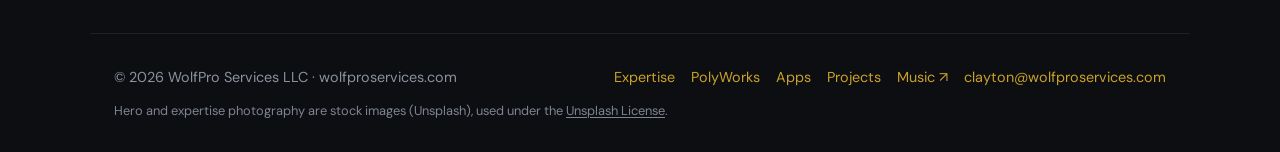
==== commit 82523979: "Add PolyWorks section with Leica trackers, pitch, and 3D scanning - Config-driven PolyWorks copy: pl" ====
--- a/index.html
+++ b/index.html
@@ -6,7 +6,7 @@
     <title>Clayton Wolf — Metrology, field technical services &amp; software | WolfPro Services LLC</title>
     <meta
       name="description"
-      content="Clayton Wolf, WolfPro Services LLC — industrial metrology with PolyWorks, nationwide field work in steel and heavy fabrication, and custom software from mobile apps to machinery interfaces. Northeast Arkansas."
+      content="Clayton Wolf, WolfPro Services LLC — PolyWorks metrology with Leica ATS600 and AT500 laser trackers, 3D scanning for CAM and SolidWorks, nationwide field work, and custom software. Northeast Arkansas."
     />
     <link rel="canonical" href="https://wolfproservices.com/" />
     <meta property="og:url" content="https://wolfproservices.com/" />
@@ -33,6 +33,7 @@
           <ul>
             <li><a href="index.html" data-nav="home">Home</a></li>
             <li><a href="index.html#expertise">Expertise</a></li>
+            <li><a href="index.html#polyworks">PolyWorks</a></li>
             <li><a href="index.html#apps">Apps</a></li>
             <li><a href="index.html#services">Services</a></li>
             <li><a href="projects.html" data-nav="projects">Projects</a></li>
@@ -73,6 +74,10 @@
           </p>
         </div>
         <div id="capability-strip" class="capability-strip"></div>
+      </section>
+
+      <section id="polyworks" class="polyworks-section" aria-labelledby="polyworks-heading">
+        <div id="polyworks-root"></div>
       </section>
 
       <section id="apps" aria-labelledby="apps-heading">
@@ -118,6 +123,7 @@
           </p>
           <div class="footer-links">
             <a href="index.html#expertise">Expertise</a>
+            <a href="index.html#polyworks">PolyWorks</a>
             <a href="index.html#apps">Apps</a>
             <a href="projects.html">Projects</a>
             <a href="https://claytonwolfmusic.com" data-music-url target="_blank" rel="noopener noreferrer"><span data-music-label>Music</span> ↗</a>
--- a/css/styles.css
+++ b/css/styles.css
@@ -279,6 +279,119 @@
   line-height: 1.35;
 }
 
+/* PolyWorks section */
+.polyworks-section .section-head {
+  margin-bottom: 1.5rem;
+}
+
+.polyworks-panels {
+  display: grid;
+  grid-template-columns: minmax(0, 1.15fr) minmax(0, 1fr);
+  gap: 1.25rem;
+  align-items: start;
+}
+
+.polyworks-panel {
+  padding: 1.35rem 1.5rem 1.5rem;
+  border-radius: var(--radius);
+  border: 1px solid var(--border);
+  background: var(--bg-elevated);
+}
+
+.polyworks-panel h3 {
+  margin: 0 0 0.75rem;
+  font-size: 1.05rem;
+  font-weight: 650;
+  letter-spacing: -0.02em;
+  color: var(--text);
+}
+
+.polyworks-panel h3:not(:first-child) {
+  margin-top: 1.35rem;
+}
+
+.polyworks-prose {
+  margin: 0;
+  color: var(--muted);
+  font-size: 0.98rem;
+  line-height: 1.65;
+}
+
+.polyworks-prose + .polyworks-prose {
+  margin-top: 0.85rem;
+}
+
+.polyworks-prose--tight {
+  margin-top: 1rem;
+}
+
+.polyworks-hardware-lede {
+  margin: 0 0 1rem;
+  color: var(--muted);
+  font-size: 0.95rem;
+  line-height: 1.6;
+}
+
+.polyworks-equip-grid {
+  display: grid;
+  gap: 0.85rem;
+}
+
+.polyworks-equip-card {
+  margin: 0;
+  padding: 1rem 1.1rem;
+  border-radius: calc(var(--radius) - 4px);
+  border: 1px solid var(--border);
+  background: rgba(0, 0, 0, 0.2);
+}
+
+.polyworks-equip-card h4 {
+  margin: 0 0 0.4rem;
+  font-size: 0.95rem;
+  font-weight: 650;
+  color: var(--accent);
+  letter-spacing: -0.01em;
+}
+
+.polyworks-equip-desc {
+  margin: 0;
+  font-size: 0.88rem;
+  color: var(--muted);
+  line-height: 1.55;
+}
+
+.polyworks-panel--accent {
+  margin-top: 1.25rem;
+  border-color: rgba(201, 162, 39, 0.25);
+  background: linear-gradient(160deg, rgba(201, 162, 39, 0.08) 0%, var(--bg-elevated) 45%);
+}
+
+.polyworks-why-list {
+  margin: 0 0 0.5rem;
+  padding: 0 0 0 1.2rem;
+  color: var(--muted);
+  font-size: 0.98rem;
+  line-height: 1.55;
+}
+
+.polyworks-why-list li + li {
+  margin-top: 0.45rem;
+}
+
+.polyworks-panel--scan {
+  margin-top: 1.25rem;
+}
+
+.polyworks-cta {
+  margin-top: 1.25rem;
+}
+
+@media (max-width: 820px) {
+  .polyworks-panels {
+    grid-template-columns: 1fr;
+  }
+}
+
 .hero-actions {
   margin-top: 1.75rem;
   display: flex;
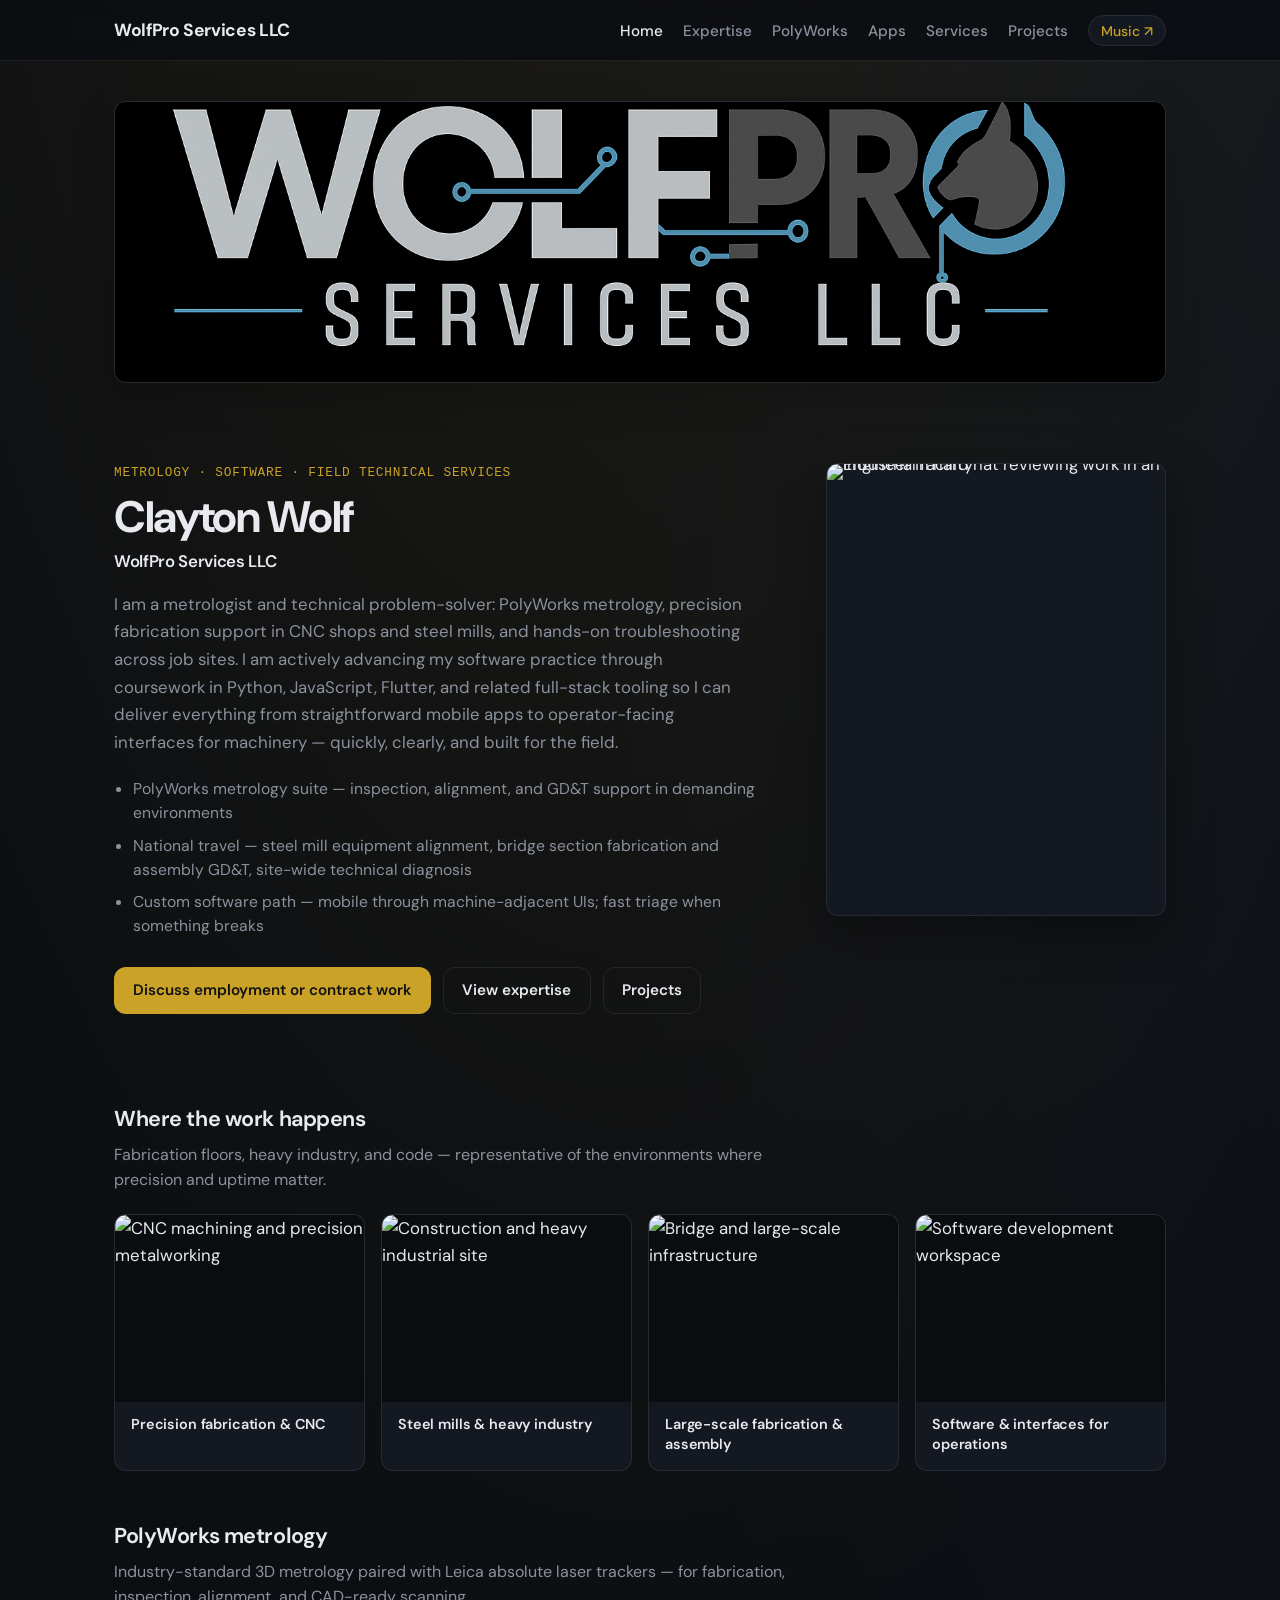
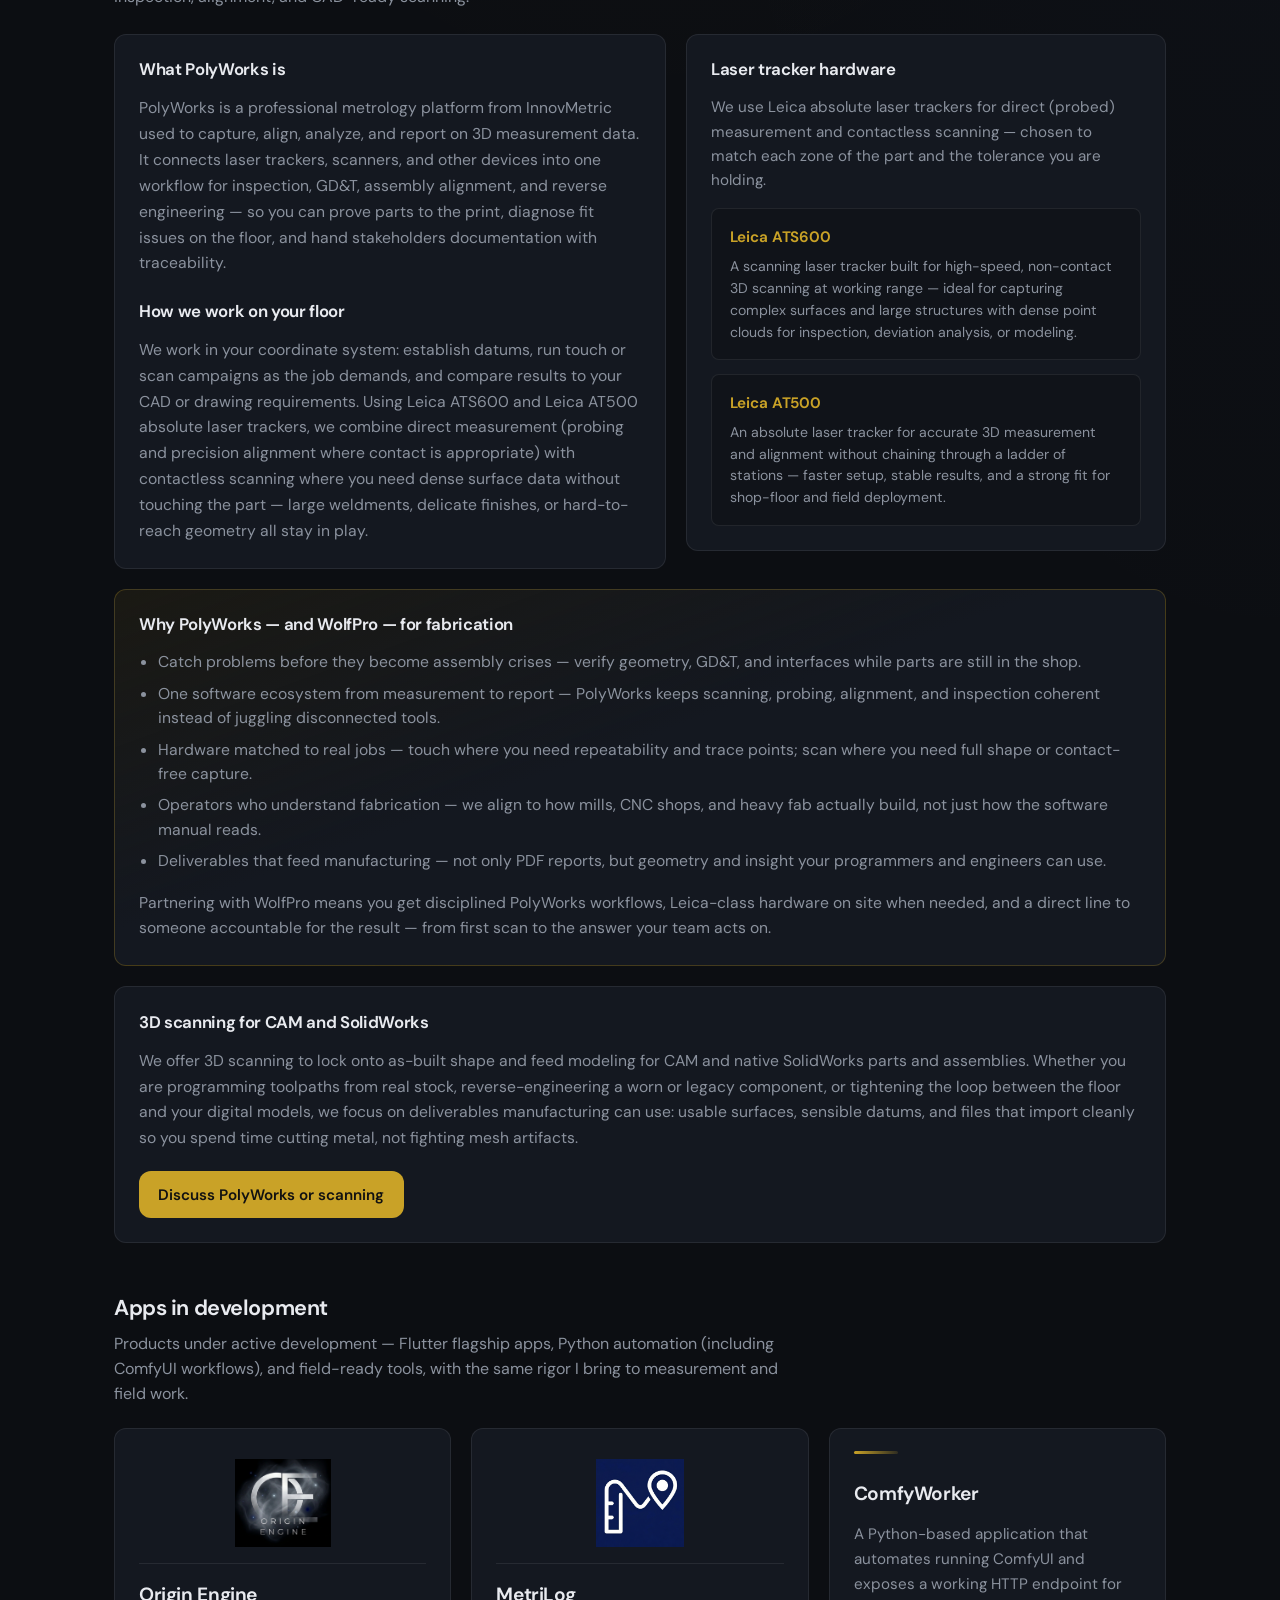
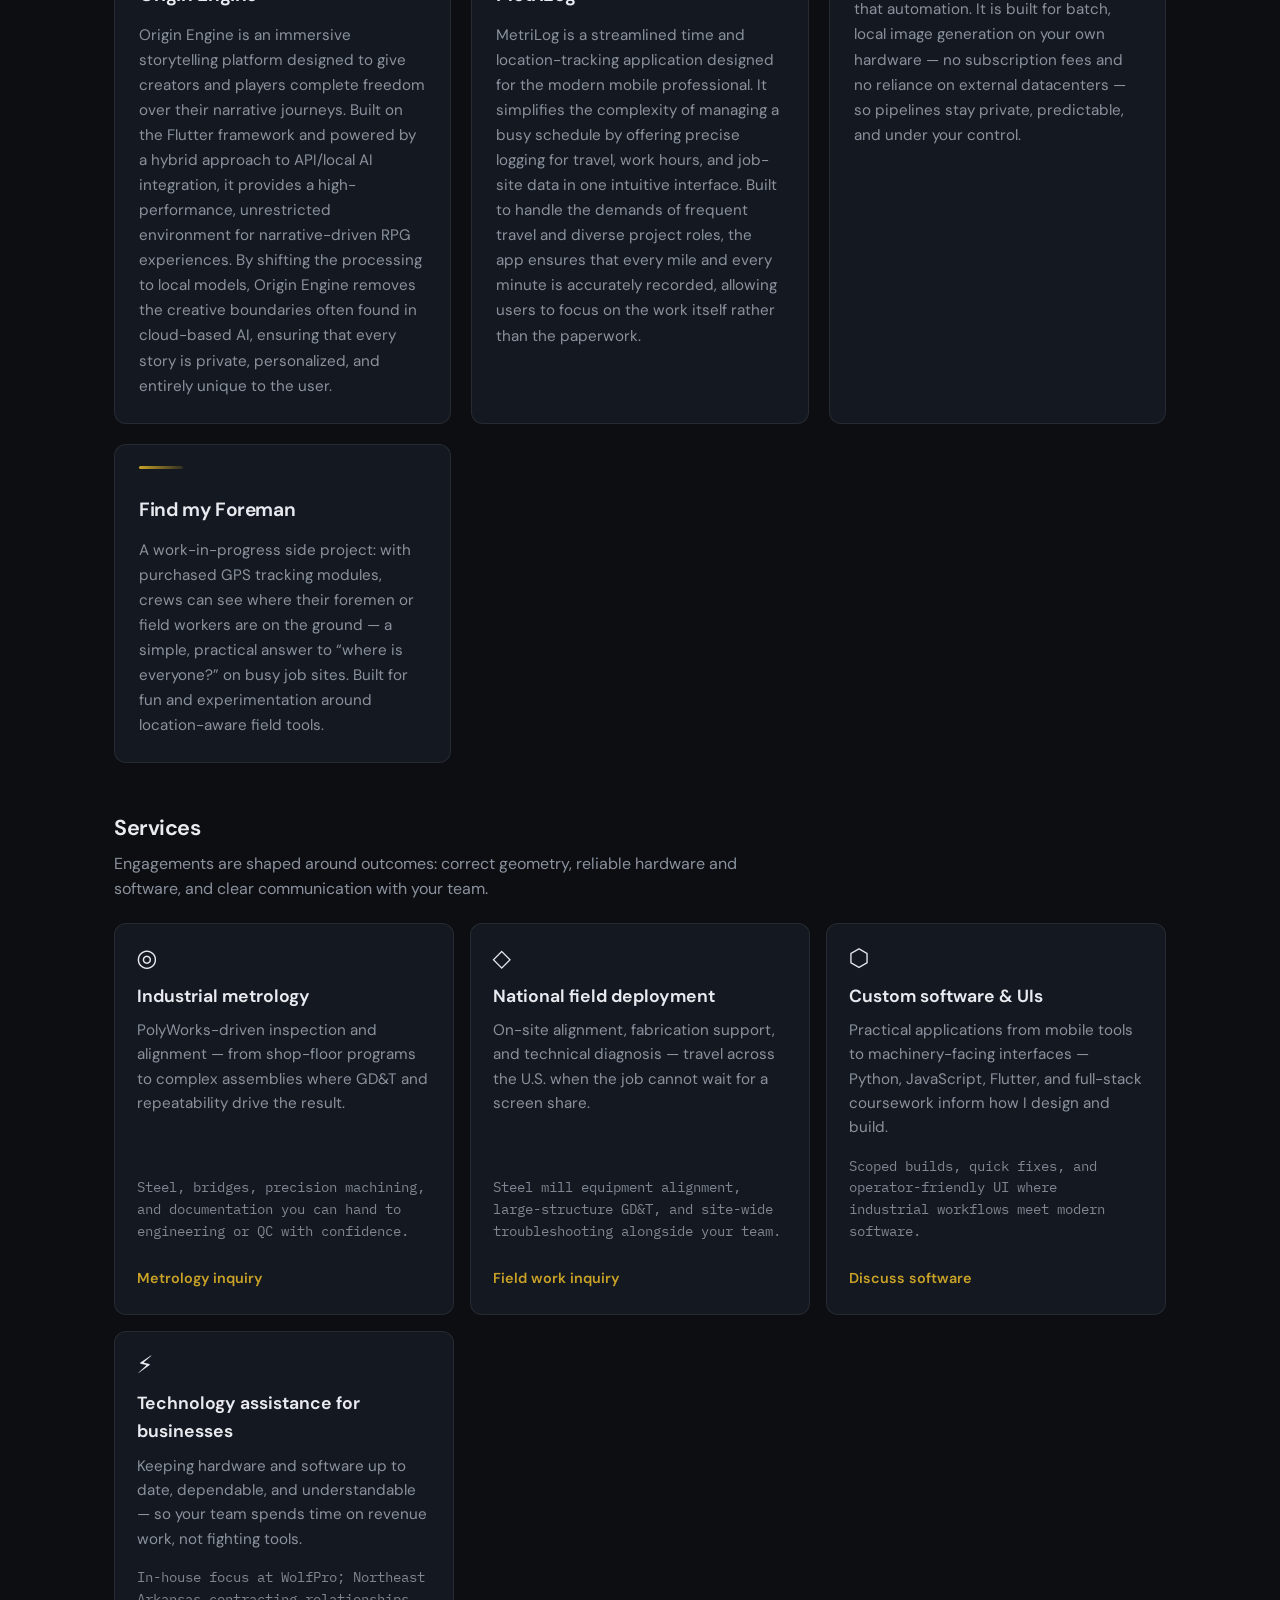
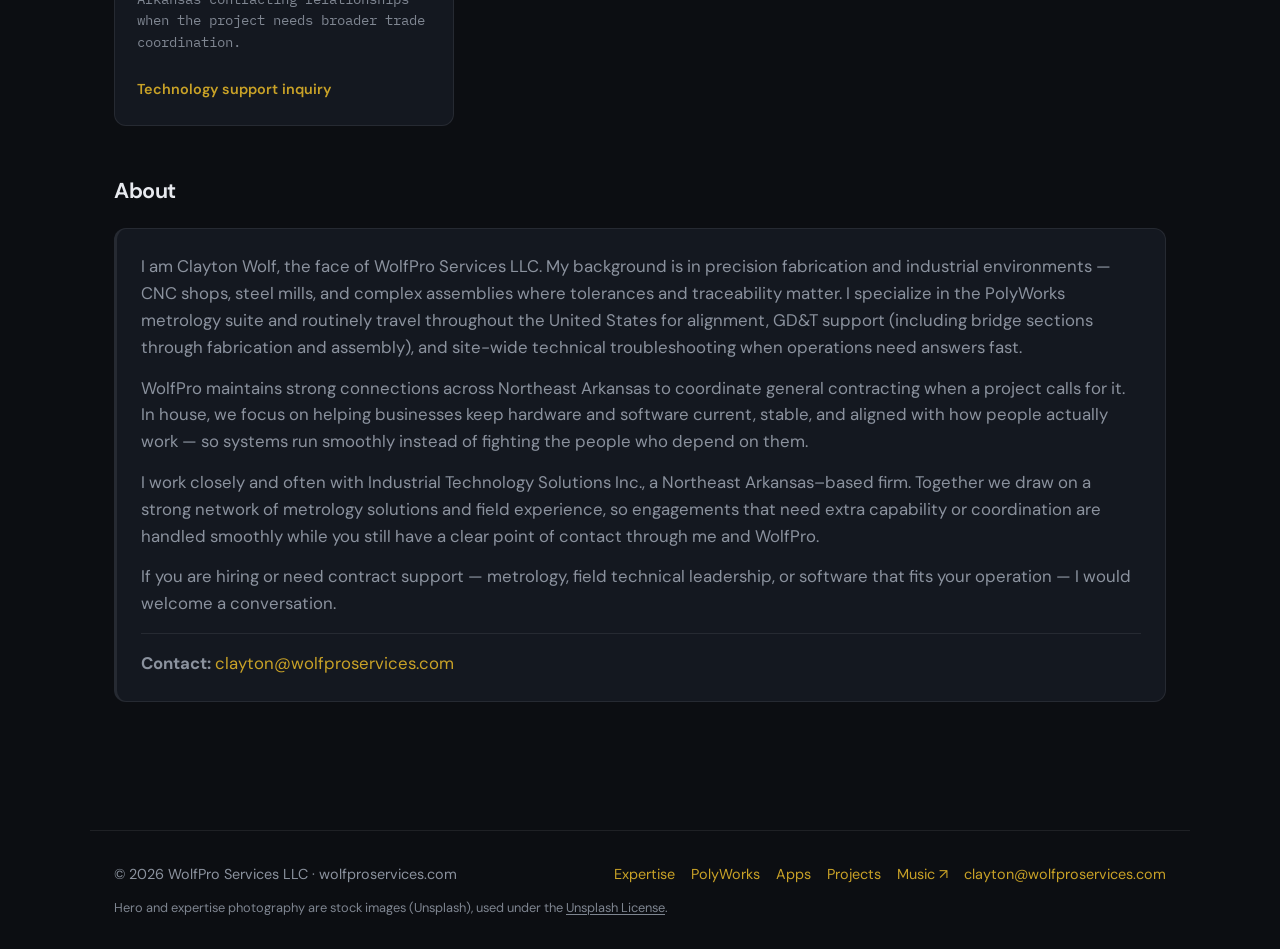
==== commit df262c95: "Add wolfhead favicon, site banner, ComfyWorker and Find my Foreman - Inject favicon/apple-touch-icon" ====
--- a/index.html
+++ b/index.html
@@ -16,6 +16,7 @@
       content="Metrologist and developer: PolyWorks metrology, national field deployment, precision fabrication support, and practical software for operations."
     />
     <meta property="og:type" content="website" />
+    <meta property="og:image" content="https://wolfproservices.com/assets/images/wolfpro_banner.png" />
     <link rel="preconnect" href="https://fonts.googleapis.com" />
     <link rel="preconnect" href="https://fonts.gstatic.com" crossorigin />
     <link
@@ -48,6 +49,7 @@
     </header>
 
     <main id="main">
+      <div class="site-banner-slot" data-site-banner-wrap></div>
       <section class="hero hero--profile" aria-labelledby="hero-heading">
         <div class="hero-grid">
           <div class="hero-copy">
--- a/css/styles.css
+++ b/css/styles.css
@@ -145,6 +145,38 @@
   padding: 2.5rem 1.5rem 4rem;
 }
 
+.site-banner-slot {
+  margin: 0 0 1.75rem;
+}
+
+.site-banner-slot:empty {
+  margin: 0;
+}
+
+.site-banner {
+  margin: 0;
+  border-radius: var(--radius);
+  overflow: hidden;
+  border: 1px solid var(--border);
+  background: var(--bg-elevated);
+  box-shadow: 0 12px 40px rgba(0, 0, 0, 0.2);
+}
+
+.site-banner img {
+  width: 100%;
+  height: auto;
+  display: block;
+  object-fit: cover;
+  object-position: center;
+  max-height: min(42vh, 320px);
+}
+
+@media (min-width: 900px) {
+  .site-banner img {
+    max-height: 280px;
+  }
+}
+
 .hero {
   padding: 2rem 0 3rem;
 }
@@ -483,6 +515,16 @@
   box-shadow: 0 8px 32px rgba(0, 0, 0, 0.25);
 }
 
+.app-card--no-logo::before {
+  content: "";
+  display: block;
+  width: 2.75rem;
+  height: 3px;
+  border-radius: 2px;
+  background: linear-gradient(90deg, var(--accent), rgba(201, 162, 39, 0.15));
+  margin-bottom: 0.85rem;
+}
+
 .app-card-logo-wrap {
   display: flex;
   align-items: center;
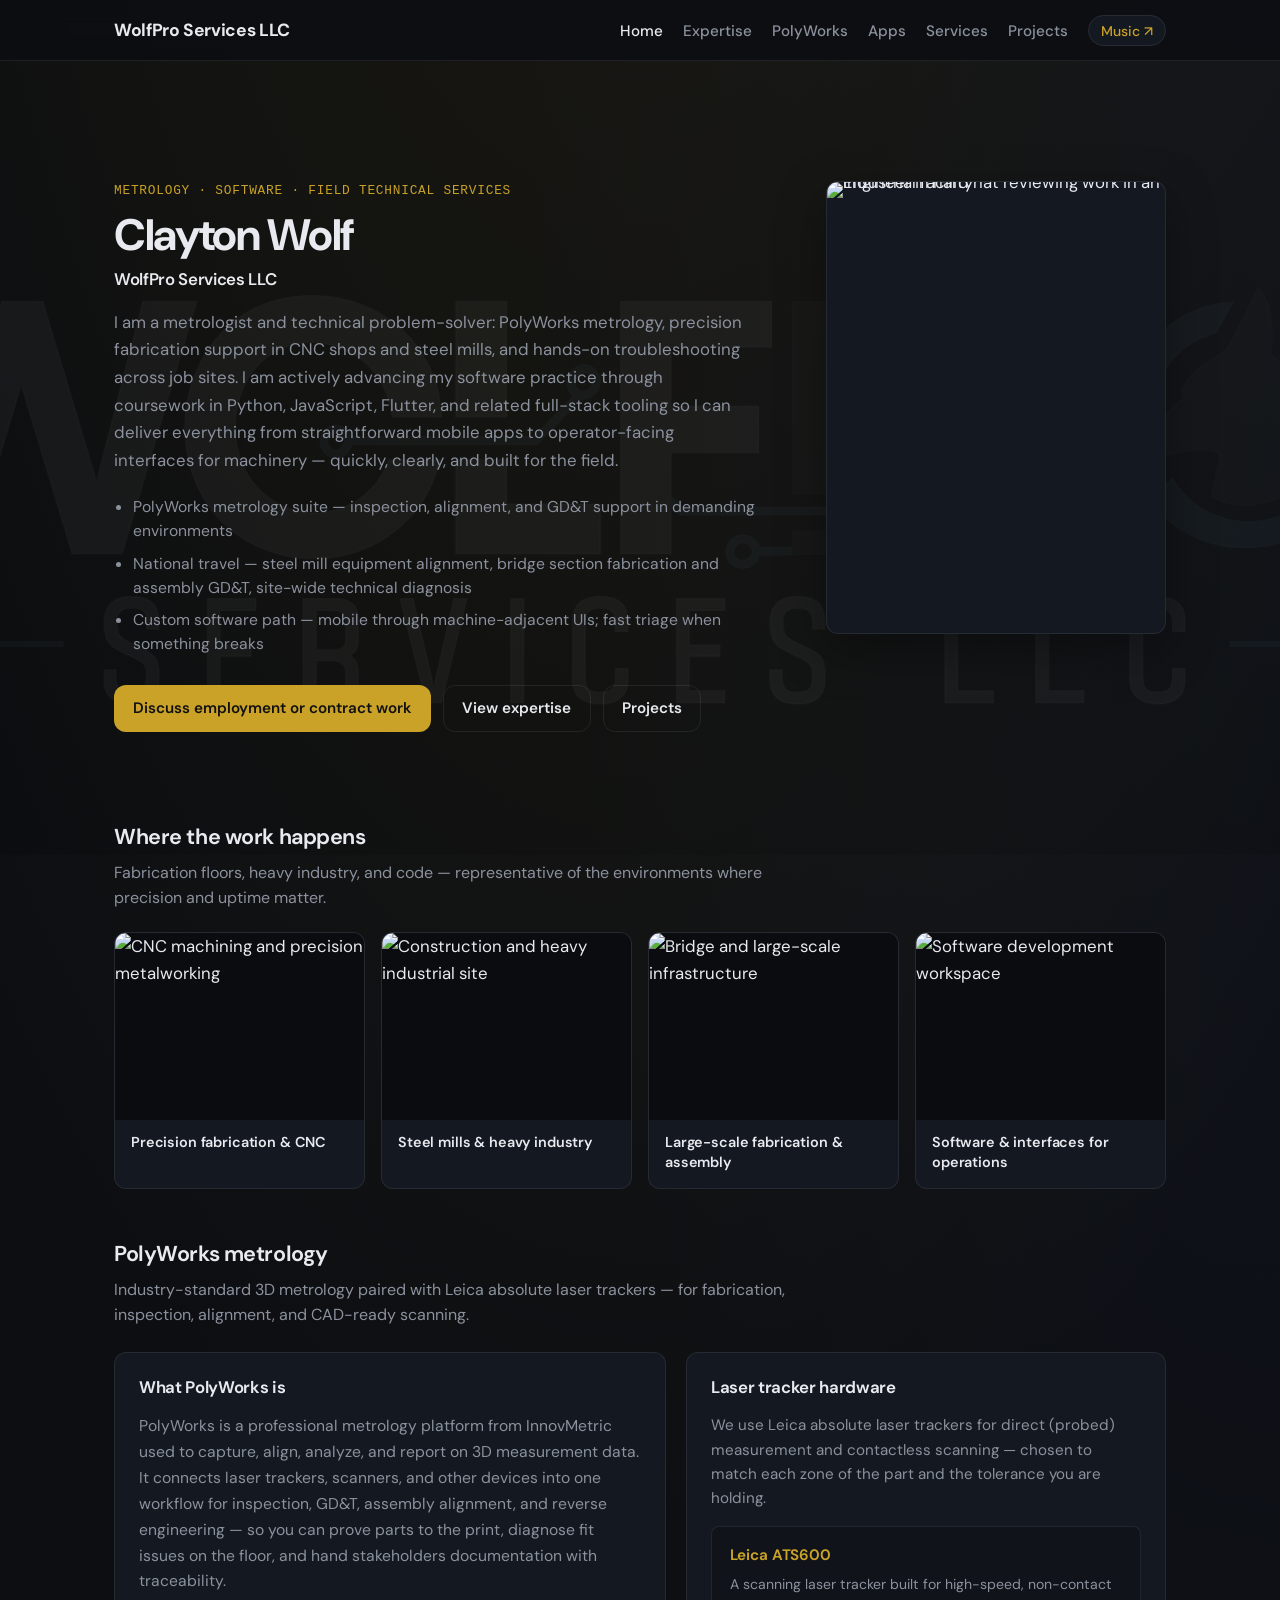
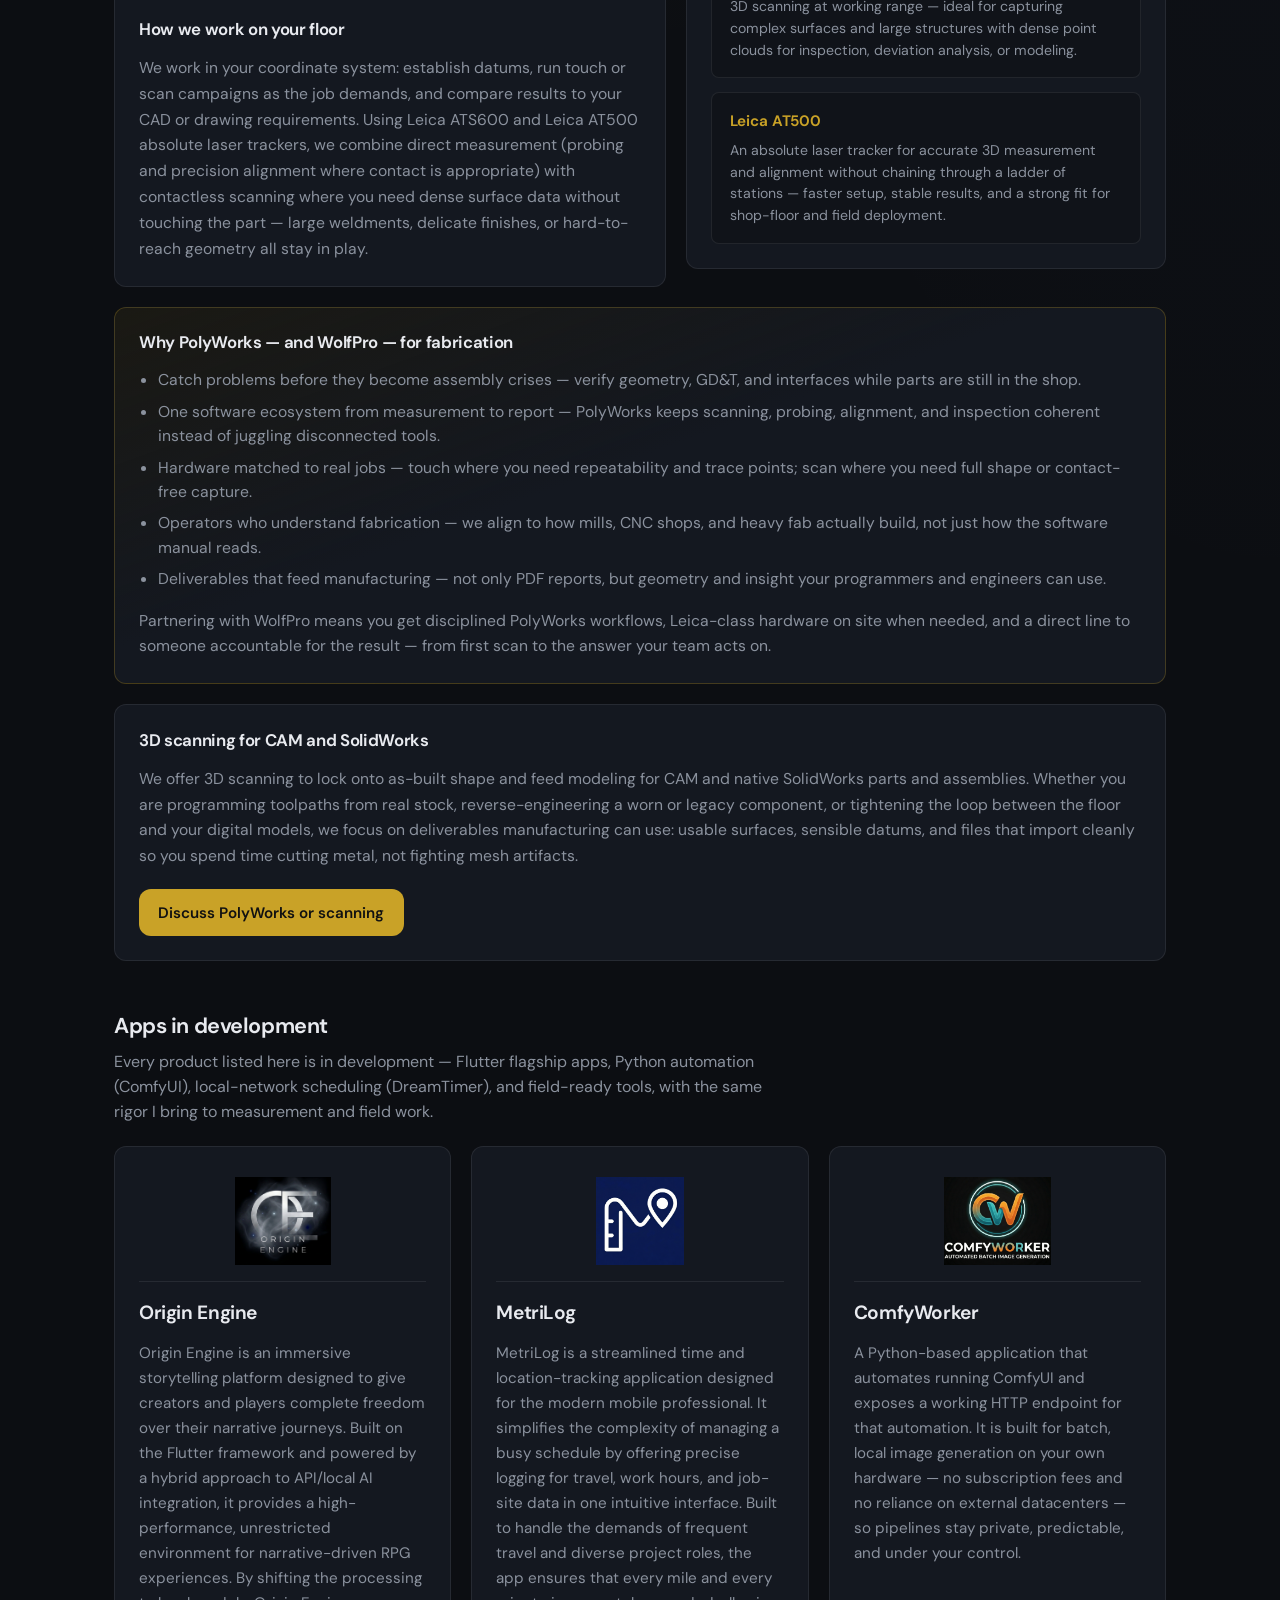
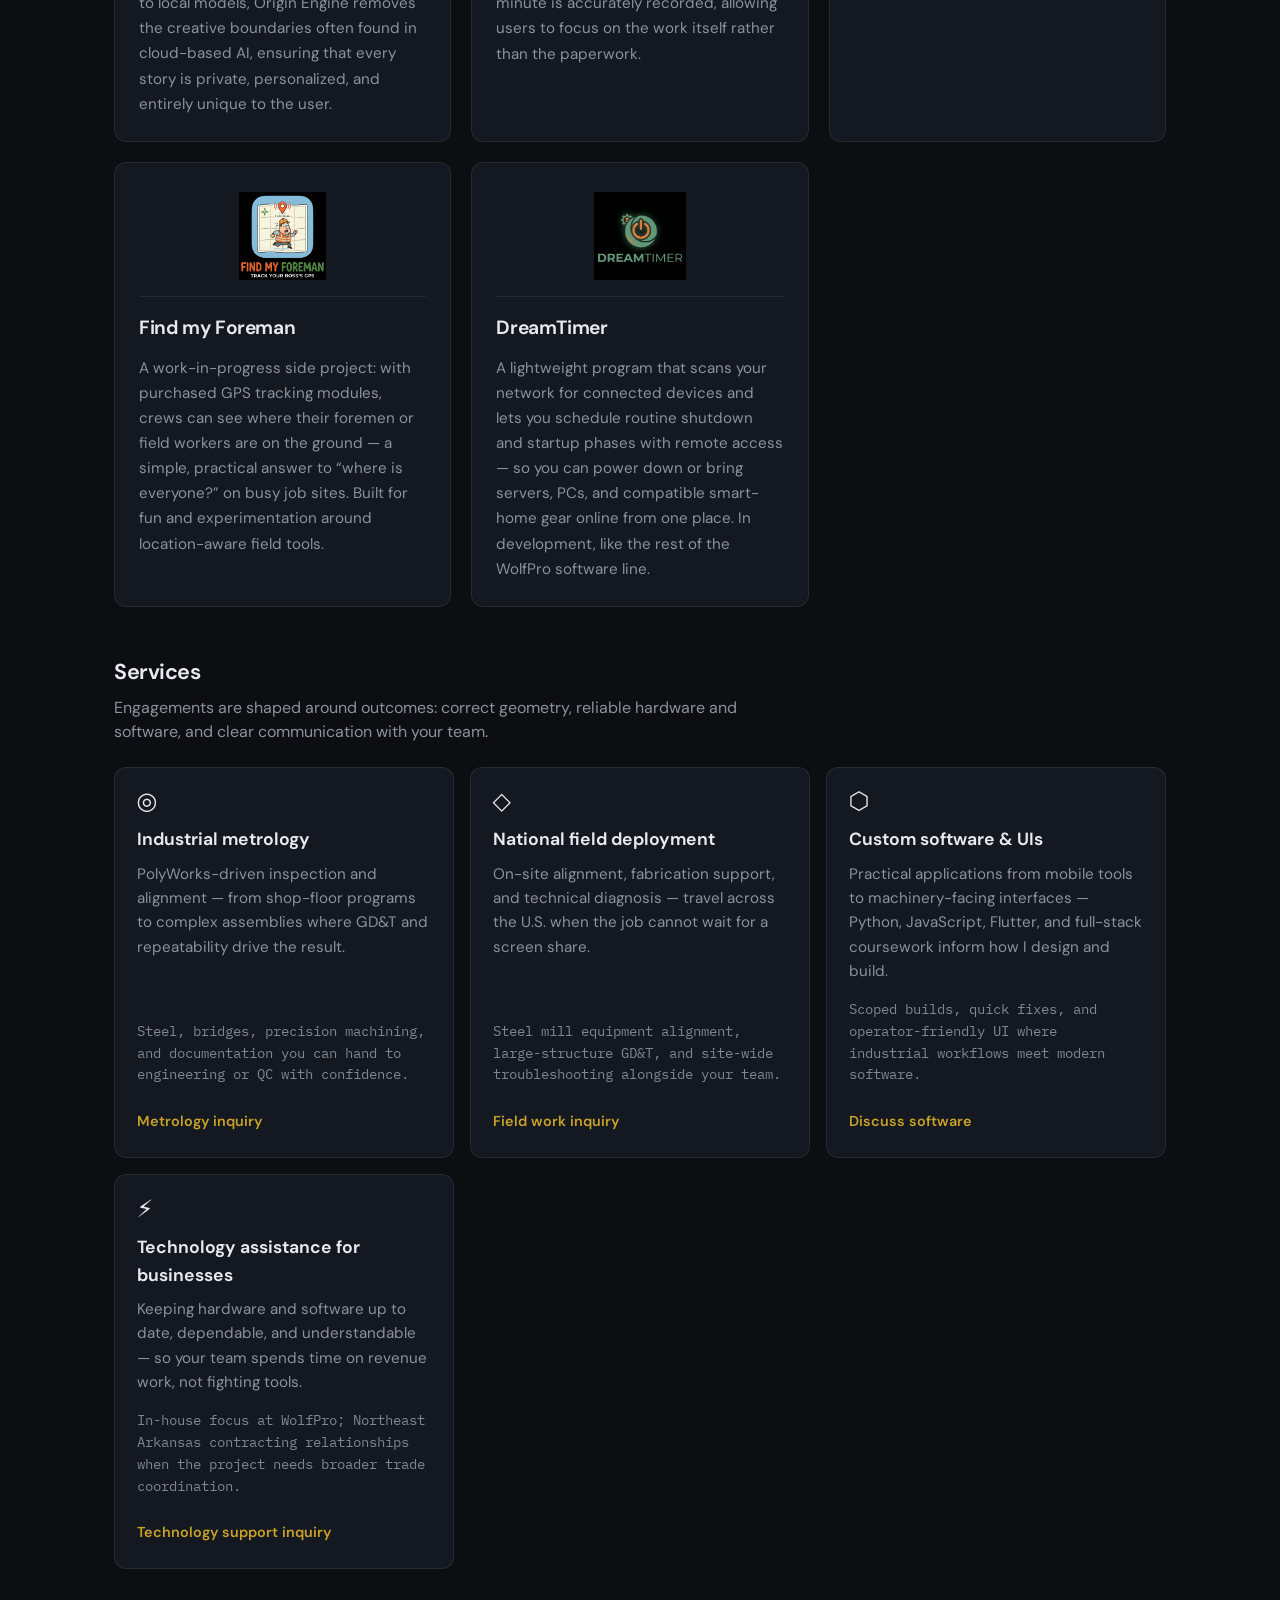
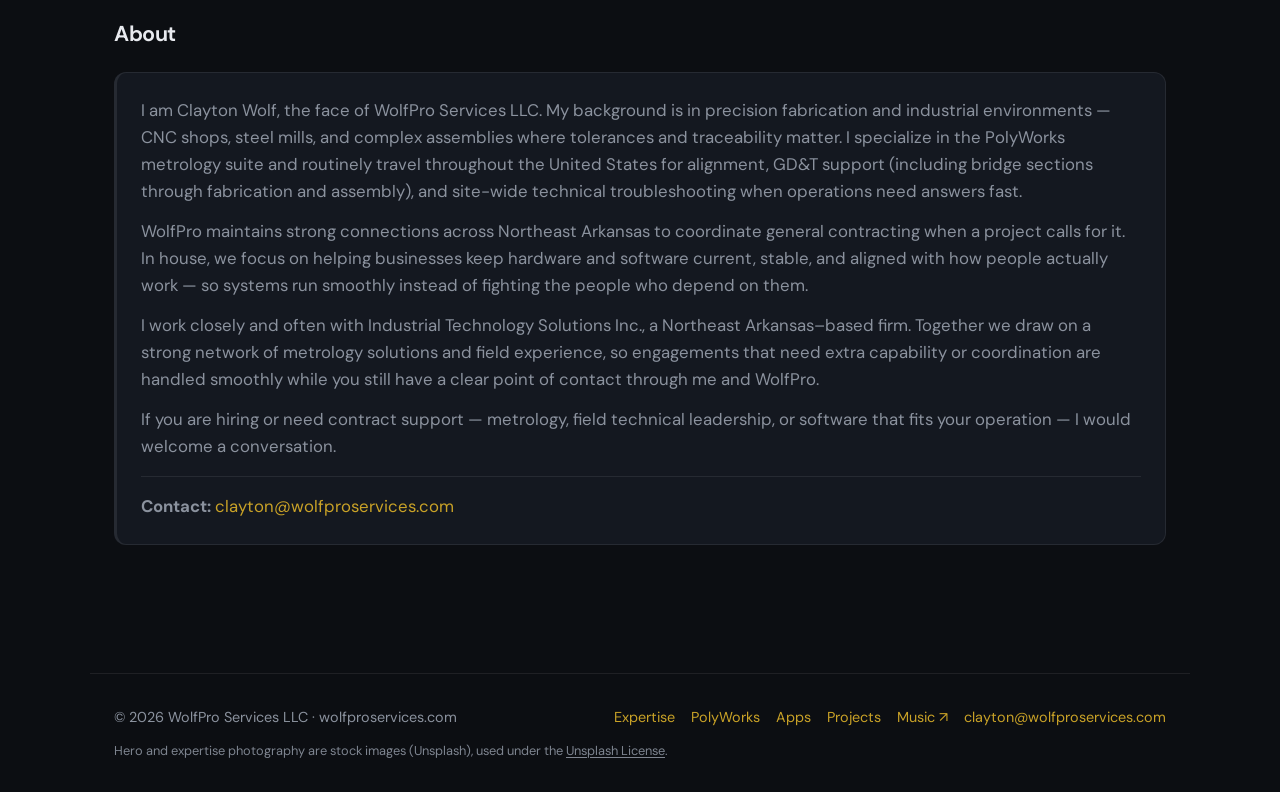
==== commit b5bde328: "Subtle full-page banner background; project logos and DreamTimer - Move banner to fixed low-opacity " ====
--- a/index.html
+++ b/index.html
@@ -26,6 +26,7 @@
     <link rel="stylesheet" href="css/styles.css" />
   </head>
   <body>
+    <div class="site-bg-banner" data-site-banner-bg aria-hidden="true"></div>
     <a class="skip-link" href="#main">Skip to content</a>
     <header class="site-header">
       <div class="header-inner">
@@ -49,7 +50,6 @@
     </header>
 
     <main id="main">
-      <div class="site-banner-slot" data-site-banner-wrap></div>
       <section class="hero hero--profile" aria-labelledby="hero-heading">
         <div class="hero-grid">
           <div class="hero-copy">
@@ -86,7 +86,7 @@
         <div class="section-head">
           <h2 id="apps-heading">Apps in development</h2>
           <p class="section-sub" data-apps-intro>
-            Flagship builds from WolfPro — narrative tooling and field-ready logging, developed with modern stacks including Flutter.
+            Flagship and utility builds from WolfPro — all in development; edit copy in site-config.js.
           </p>
         </div>
         <div id="featured-app-grid" class="featured-app-grid"></div>
--- a/css/styles.css
+++ b/css/styles.css
@@ -143,37 +143,36 @@
   max-width: var(--max);
   margin: 0 auto;
   padding: 2.5rem 1.5rem 4rem;
-}
-
-.site-banner-slot {
-  margin: 0 0 1.75rem;
-}
-
-.site-banner-slot:empty {
-  margin: 0;
-}
-
-.site-banner {
-  margin: 0;
-  border-radius: var(--radius);
+  position: relative;
+  z-index: 1;
+}
+
+/* Full-viewport banner wash — low contrast so content stays primary */
+.site-bg-banner {
+  position: fixed;
+  inset: 0;
+  z-index: 0;
+  pointer-events: none;
   overflow: hidden;
-  border: 1px solid var(--border);
-  background: var(--bg-elevated);
-  box-shadow: 0 12px 40px rgba(0, 0, 0, 0.2);
-}
-
-.site-banner img {
-  width: 100%;
-  height: auto;
-  display: block;
+}
+
+.site-bg-banner__img {
+  position: absolute;
+  left: 50%;
+  top: 50%;
+  width: min(140vw, 2200px);
+  height: min(90vh, 900px);
+  transform: translate(-50%, -50%);
   object-fit: cover;
-  object-position: center;
-  max-height: min(42vh, 320px);
-}
-
-@media (min-width: 900px) {
-  .site-banner img {
-    max-height: 280px;
+  object-position: center 30%;
+  opacity: 0.09;
+  filter: saturate(0.75) brightness(0.55);
+}
+
+@media (prefers-reduced-motion: reduce) {
+  .site-bg-banner__img {
+    opacity: 0.06;
+    filter: saturate(0.65) brightness(0.5);
   }
 }
 
@@ -838,6 +837,8 @@
 }
 
 .site-footer {
+  position: relative;
+  z-index: 1;
   margin-top: 4rem;
   padding: 2rem 1.5rem;
   border-top: 1px solid var(--border);
